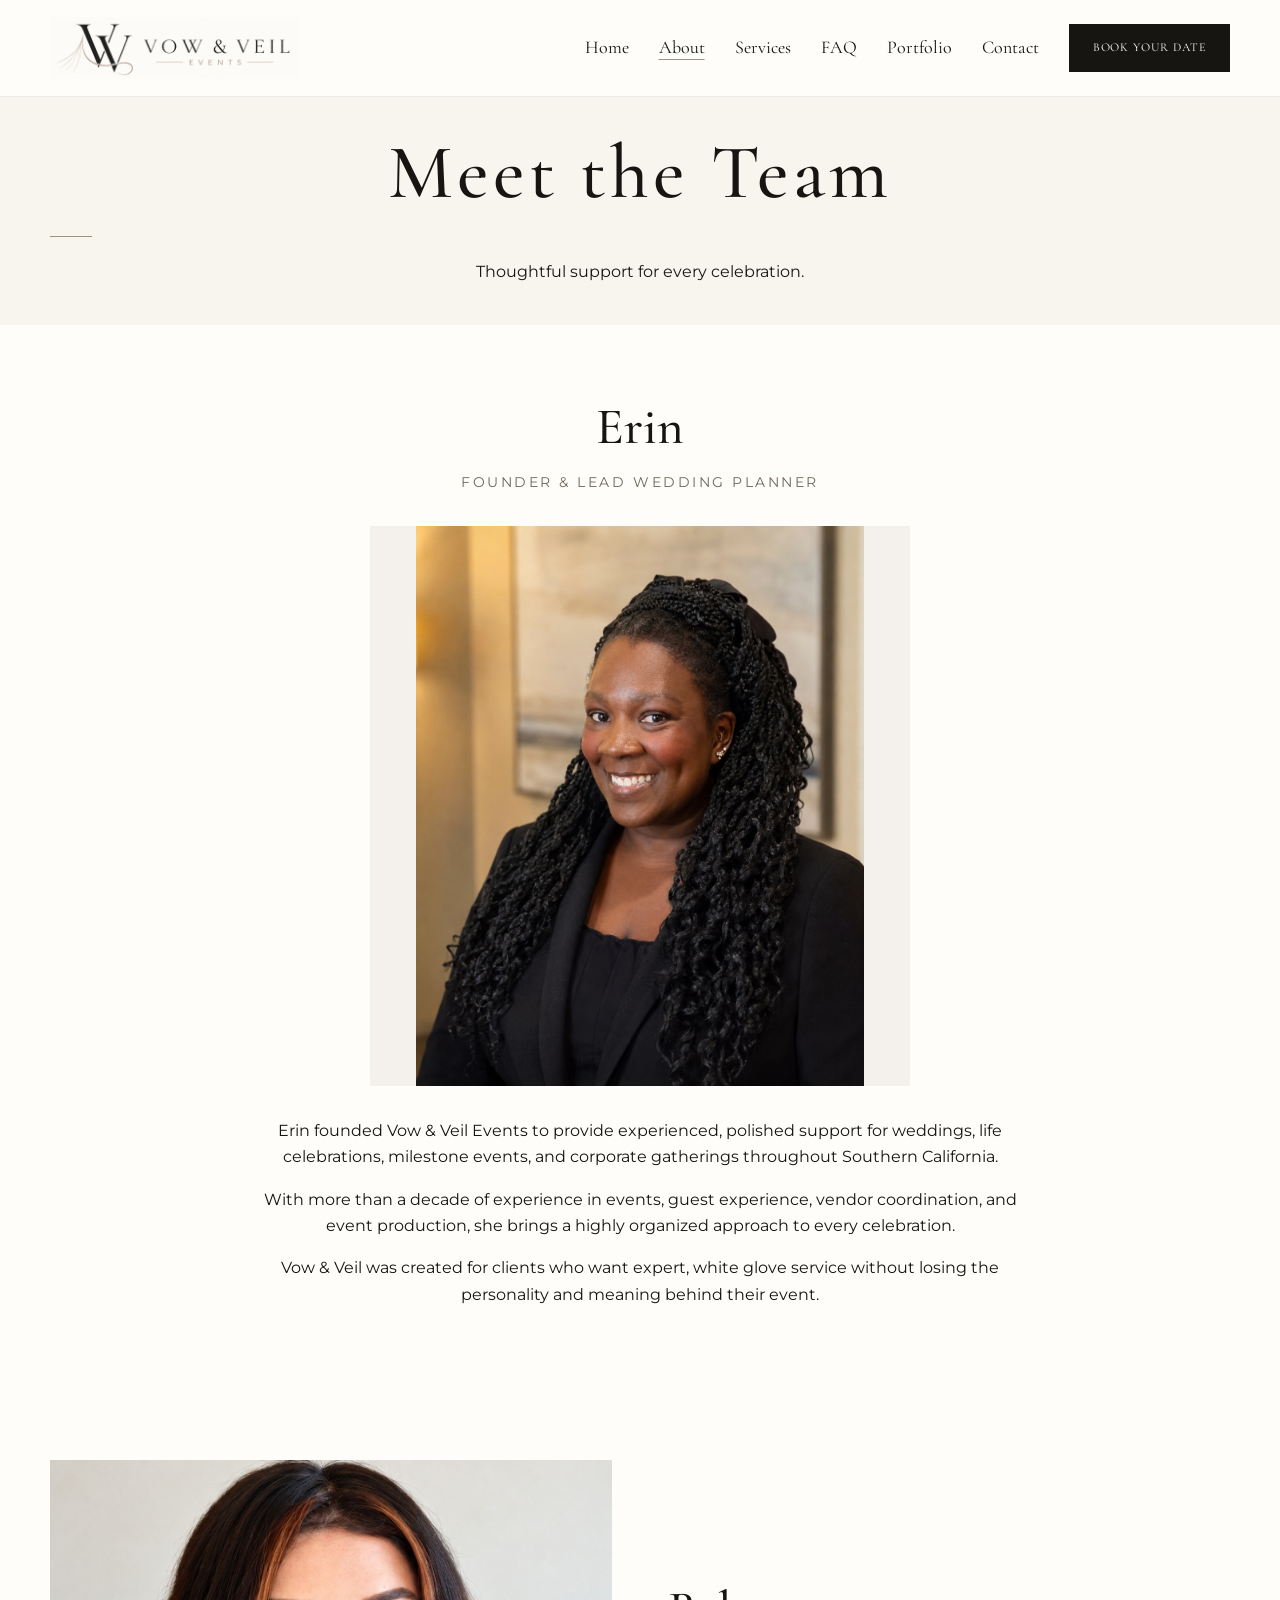
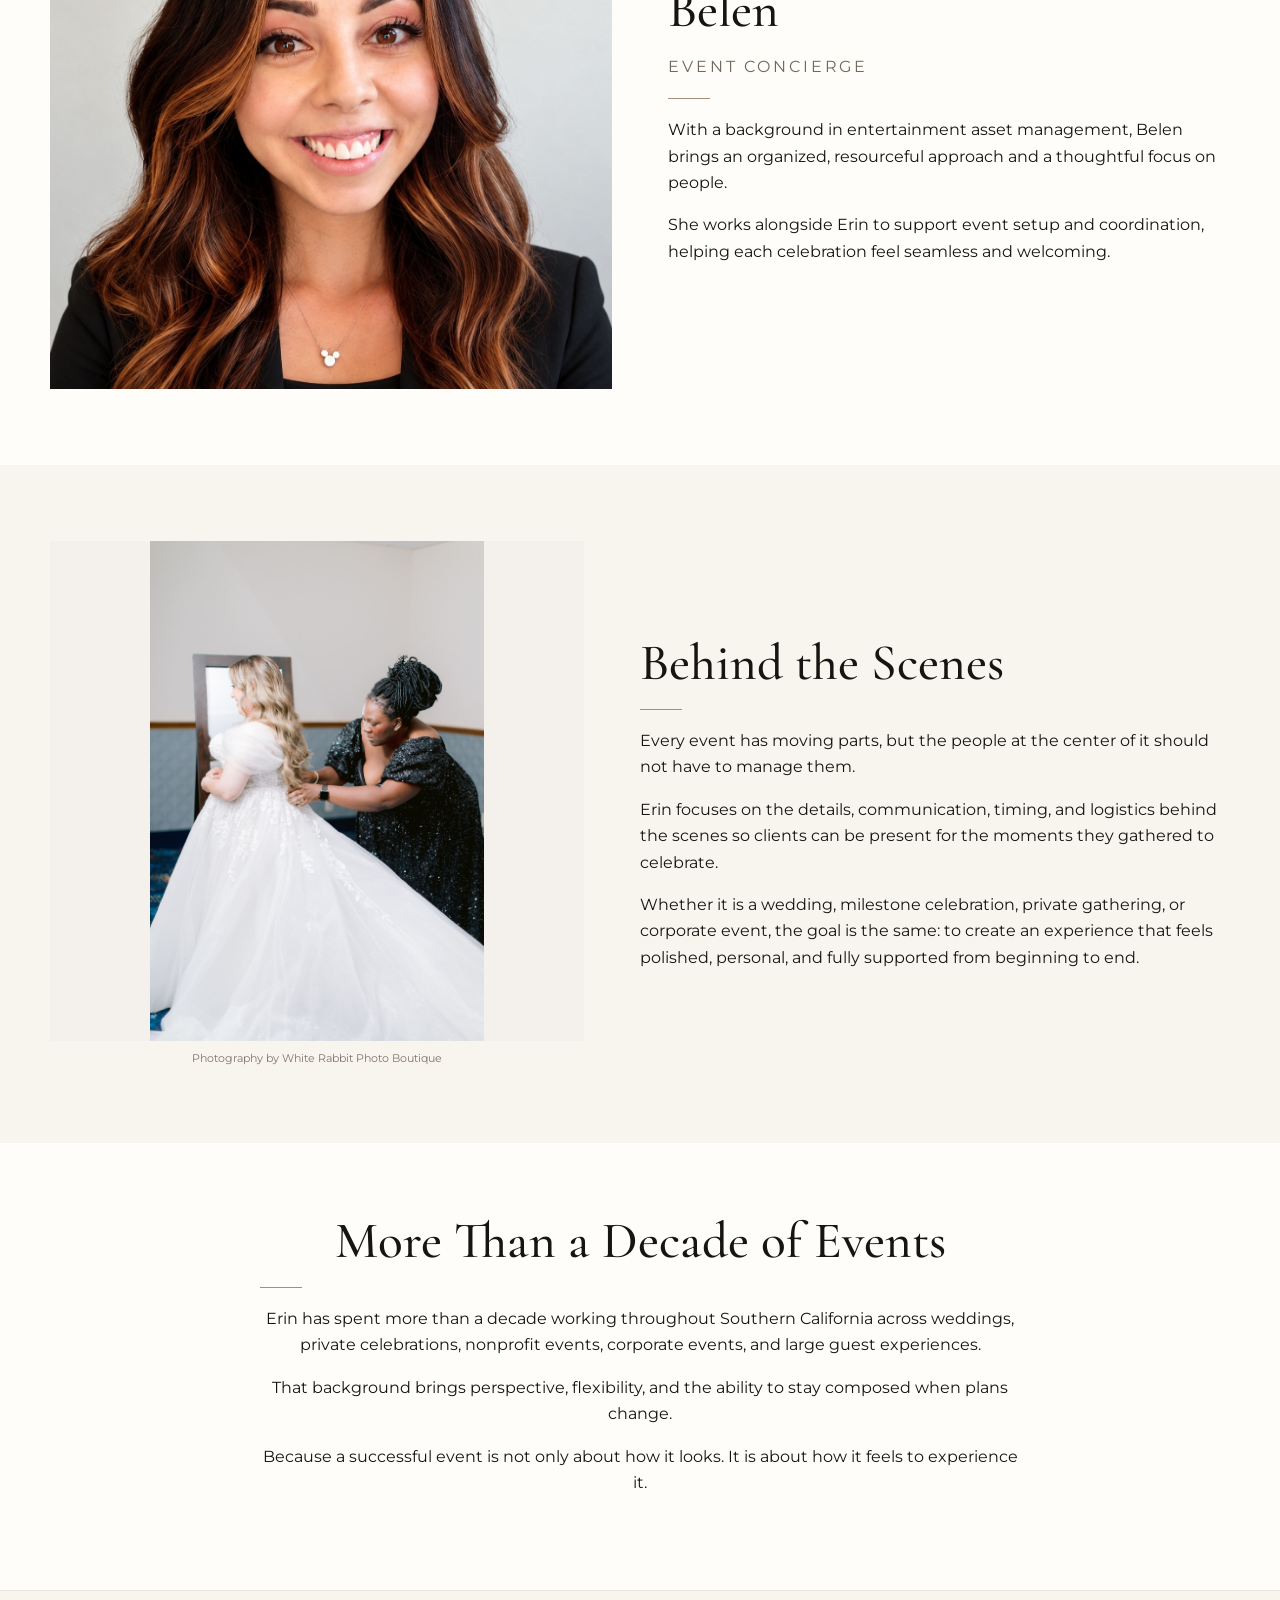
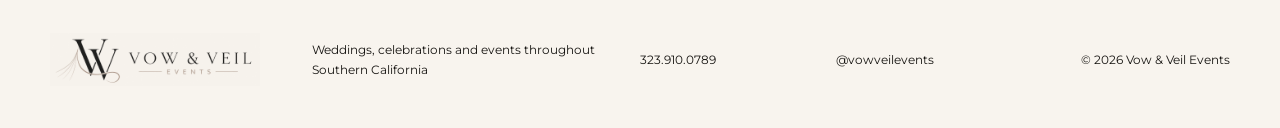
==== about.html @ d11f40f0 "Use Erin and Belen as team profile headings" ====
<!doctype html><html lang="en"><head>
<meta charset="utf-8"><meta name="viewport" content="width=device-width,initial-scale=1"><title>About Our Team | Southern California Event Planners | Vow &amp; Veil</title>
<meta name="description" content="Meet Erin, founder and lead wedding planner, and Belen, event concierge, providing thoughtful wedding and event support throughout Southern California.">
<meta name="robots" content="index,follow"><link rel="canonical" href="https://vowandveilevents.com/about.html">
<link rel="preconnect" href="https://fonts.googleapis.com"><link rel="preconnect" href="https://fonts.gstatic.com" crossorigin><link href="https://fonts.googleapis.com/css2?family=Cormorant+Garamond:ital,wght@0,400;0,500;0,600;1,500&family=Montserrat:wght@400;500;600&display=swap" rel="stylesheet"><link rel="stylesheet" href="styles.css">
<!-- VOWVEIL SOCIAL META START -->
<link rel="icon" type="image/png" href="favicon.png">
<link rel="shortcut icon" href="favicon.ico">
<link rel="apple-touch-icon" href="apple-touch-icon.png">
<meta property="og:type" content="website">
<meta property="og:locale" content="en_US">
<meta property="og:site_name" content="Vow &amp; Veil Events">
<meta property="og:title" content="About Our Team | Southern California Event Planners | Vow &amp; Veil">
<meta property="og:description" content="Meet Erin and Belen, the team behind Vow &amp; Veil Events, providing thoughtful wedding and event support throughout Southern California.">
<meta property="og:url" content="https://vowandveilevents.com/about.html">
<meta property="og:image" content="https://vowandveilevents.com/social-preview.png">
<meta property="og:image:width" content="1200">
<meta property="og:image:height" content="630">
<meta property="og:image:alt" content="Vow &amp; Veil Events">
<meta name="twitter:card" content="summary_large_image">
<meta name="twitter:title" content="About Our Team | Southern California Event Planners | Vow &amp; Veil">
<meta name="twitter:description" content="Meet Erin and Belen, the team behind Vow &amp; Veil Events, providing thoughtful wedding and event support throughout Southern California.">
<meta name="twitter:image" content="https://vowandveilevents.com/social-preview.png">
<!-- VOWVEIL SOCIAL META END -->

<style>
  .about-page .page-hero{padding:36px 0 40px}
  .about-page .about-section{padding:76px 0}
  .about-page .about-grid{grid-template-columns:1fr 1fr;gap:56px;align-items:center}
  .about-intro-copy{grid-column:2;grid-row:1;max-width:540px}
  .about-intro-photo{grid-column:1;grid-row:1;margin:0}
  .about-intro-photo img{width:100%;height:520px;object-fit:contain;object-position:center top;background:#f4f0eb}
  .about-page .about-copy p{margin:16px 0 0}
  .about-page .about-copy .rule,.about-page .experience-block .rule{margin-top:18px;margin-bottom:18px}
  .about-behind-grid{grid-template-columns:.95fr 1.05fr !important}
  .about-behind-grid .about-photo{margin:0}
  .about-behind-grid .about-photo img{height:500px}
  .about-behind-grid .credit{text-align:center;width:100%;margin:8px 0 0}
  .about-page .erin-profile{max-width:760px;text-align:center}
  .about-page .erin-profile .team-role{margin:16px 0 0}
  .about-page .erin-profile-photo{max-width:540px;margin:32px auto}
  .about-page .erin-profile-photo img{width:100%;height:auto;max-height:560px;object-fit:contain;background:#f4f0eb}
  .about-page .team-role{font-size:14px;letter-spacing:.18em;text-transform:uppercase;color:#71685e}
  .about-page .about-copy p{font-size:16px}
  .about-page .belen-photo{margin:0}
  .about-page .belen-photo img{height:auto;aspect-ratio:596/561;object-fit:cover}
  .about-page .experience-section{padding:72px 0 78px}
  .about-page .experience-block{max-width:760px}
  .about-page .experience-block p{margin-top:16px}
  @media(max-width:900px){.about-page .page-hero{padding:32px 0 36px}.about-page .about-section,.about-page .experience-section{padding:58px 0}.about-page .about-grid,.about-behind-grid{grid-template-columns:1fr !important;gap:34px}.about-intro-copy,.about-intro-photo{grid-column:auto;grid-row:auto}.about-intro-copy{order:2;max-width:none}.about-intro-photo{order:1}.about-intro-photo img,.about-behind-grid .about-photo img{width:100%;height:auto;max-height:560px;object-fit:contain;object-position:center top}}
  @media(max-width:560px){.about-page .page-hero{padding:28px 0 32px}.about-page .about-section,.about-page .experience-section{padding:48px 0}.about-page .about-grid,.about-behind-grid{gap:28px}}
</style>
</head><body class="about-page">
<header class="site-header"><div class="header-inner site-shell"><a class="logo" href="index.html"><img src="Logo.png" alt="Vow & Veil Events"></a><button class="menu-toggle" aria-expanded="false" aria-controls="site-nav">Menu</button><nav id="site-nav" class="site-nav"><a href="index.html">Home</a><a href="about.html">About</a><a href="services.html">Services</a><a href="faq.html">FAQ</a><a href="portfolio.html">Portfolio</a><a href="contact.html">Contact</a><a class="nav-cta" href="contact.html">Book Your Date</a></nav></div></header>
<main>
<section class="page-hero"><div class="site-shell"><h1 class="page-title">Meet the Team</h1><div class="rule"></div><p>Thoughtful support for every celebration.</p></div></section>
<section class="section about-section" aria-labelledby="erin-heading"><div class="site-shell erin-profile"><h2 id="erin-heading">Erin</h2><p class="team-role">Founder &amp; Lead Wedding Planner</p><figure class="about-photo erin-profile-photo"><img src="/erin-headshot.jpg?v=4" alt="Erin, founder and lead wedding planner at Vow &amp; Veil Events"></figure><div class="about-copy"><p>Erin founded Vow &amp; Veil Events to provide experienced, polished support for weddings, life celebrations, milestone events, and corporate gatherings throughout Southern California.</p><p>With more than a decade of experience in events, guest experience, vendor coordination, and event production, she brings a highly organized approach to every celebration.</p><p>Vow &amp; Veil was created for clients who want expert, white glove service without losing the personality and meaning behind their event.</p></div></div></section>
<section class="section about-section" aria-labelledby="belen-heading"><div class="site-shell about-grid"><figure class="about-photo belen-photo"><img src="belen-headshot-v2.jpg" alt="Belen, event concierge at Vow &amp; Veil Events" width="1293" height="1216" loading="lazy"></figure><div class="about-copy"><h2 id="belen-heading">Belen</h2><p class="team-role">Event Concierge</p><div class="rule"></div><p>With a background in entertainment asset management, Belen brings an organized, resourceful approach and a thoughtful focus on people.</p><p>She works alongside Erin to support event setup and coordination, helping each celebration feel seamless and welcoming.</p></div></div></section>
<section class="section about-section" style="background:var(--ivory)"><div class="site-shell about-grid about-behind-grid"><figure class="about-photo contain"><img src="erin-behind-scenes.jpg" alt="Erin assisting a bride with her wedding gown"><figcaption class="credit">Photography by White Rabbit Photo Boutique</figcaption></figure><div class="about-copy"><h2>Behind the Scenes</h2><div class="rule"></div><p>Every event has moving parts, but the people at the center of it should not have to manage them.</p><p>Erin focuses on the details, communication, timing, and logistics behind the scenes so clients can be present for the moments they gathered to celebrate.</p><p>Whether it is a wedding, milestone celebration, private gathering, or corporate event, the goal is the same: to create an experience that feels polished, personal, and fully supported from beginning to end.</p></div></div></section>
<section class="section experience-section"><div class="site-shell experience-block"><h2>More Than a Decade of Events</h2><div class="rule"></div><p>Erin has spent more than a decade working throughout Southern California across weddings, private celebrations, nonprofit events, corporate events, and large guest experiences.</p><p>That background brings perspective, flexibility, and the ability to stay composed when plans change.</p><p>Because a successful event is not only about how it looks. It is about how it feels to experience it.</p></div></section>
</main>
<footer class="site-footer"><div class="footer-inner site-shell"><a class="footer-logo" href="index.html"><img src="Logo.png" alt="Vow & Veil Events"></a><p>Weddings, celebrations and events throughout Southern California</p><a href="tel:+13239100789">323.910.0789</a><a href="https://www.instagram.com/vowveilevents/" target="_blank" rel="noopener">@vowveilevents</a><p class="copyright">© 2026 Vow &amp; Veil Events</p></div></footer><script src="script.js"></script></body></html>
---- styles.css ----
:root{
  --ivory:#f8f4ee;
  --cream:#efe8df;
  --paper:#fffdf9;
  --ink:#171512;
  --taupe:#a58f7c;
  --taupe-dark:#8d7765;
  --line:#d9cec2;
}

*{box-sizing:border-box}

html{scroll-behavior:smooth}

body{
  margin:0;
  background:var(--paper);
  color:var(--ink);
  font-family:Montserrat,Arial,sans-serif;
  line-height:1.65
}

img{max-width:100%;display:block}

a{color:inherit}

button,input,select,textarea{font:inherit}

.site-shell{
  width:min(1180px,calc(100% - 48px));
  margin:auto
}

/* HEADER */

.site-header{
  background:rgba(255,253,249,.97);
  border-bottom:1px solid rgba(23,21,18,.08);
  position:sticky;
  top:0;
  z-index:30;
  backdrop-filter:blur(8px)
}

.header-inner{
  min-height:96px;
  display:flex;
  align-items:center;
  justify-content:space-between;
  gap:30px
}

.logo img{
  width:250px;
  height:auto
}

.site-nav{
  display:flex;
  align-items:center;
  gap:30px;
  font-family:'Cormorant Garamond',Georgia,serif;
  font-size:18px
}

.site-nav a{text-decoration:none}

.site-nav a:hover{
  text-decoration:underline;
  text-underline-offset:5px
}

/* CTA BUTTONS */

.nav-cta,
.button{
  display:inline-block;
  background:var(--ink);
  color:white;
  text-decoration:none;
  padding:14px 24px;
  letter-spacing:.08em;
  text-transform:uppercase;
  font-size:12px;
  border:0
}

.button.dark{
  background:var(--ink)
}

.nav-cta:hover,
.button:hover,
.poster-link:hover{
  background:#000;
  text-decoration:none
}

/* MOBILE MENU */

.menu-toggle{
  display:none;
  position:relative;
  width:44px;
  height:44px;
  padding:0;
  background:transparent;
  border:0;
  color:var(--ink);
  font-size:0;
  cursor:pointer
}

.menu-toggle::before,
.menu-toggle::after{
  content:'';
  position:absolute;
  left:10px;
  width:24px;
  height:2px;
  background:currentColor;
  transition:transform .2s ease,top .2s ease,box-shadow .2s ease
}

.menu-toggle::before{
  top:13px;
  box-shadow:0 8px 0 currentColor,0 16px 0 currentColor
}

.menu-toggle::after{
  top:21px;
  opacity:0
}

.menu-toggle[aria-expanded='true']::before{
  top:21px;
  box-shadow:none;
  transform:rotate(45deg)
}

.menu-toggle[aria-expanded='true']::after{
  top:21px;
  opacity:1;
  transform:rotate(-45deg)
}

/* TYPOGRAPHY */

h1,h2,h3{
  font-family:'Cormorant Garamond',Georgia,serif;
  font-weight:500;
  line-height:1.05;
  margin:0
}

h1{
  font-size:clamp(52px,6vw,88px)
}

h2{
  font-size:clamp(38px,4vw,58px)
}

h3{
  font-size:clamp(27px,2.4vw,36px)
}

.eyebrow{
  font-size:11px;
  letter-spacing:.18em;
  text-transform:uppercase;
  color:#71685e
}

.section{
  padding:100px 0
}

.center{
  text-align:center
}

.muted{
  color:#6f675f
}

.rule{
  width:42px;
  height:1px;
  background:var(--taupe);
  margin:22px 0
}

.center .rule{
  margin:22px auto
}

/* HOME */

.home-poster{
  position:relative;
  background:#ddd;
  overflow:hidden
}

.home-poster img{
  width:100%;
  height:auto
}

.home-poster .poster-link{
  position:absolute;
  left:48.6%;
  top:76.6%;
  transform:translate(-50%,-50%);
  width:21.5%;
  height:12.8%;
  min-width:0;
  min-height:0;
  display:flex;
  align-items:center;
  justify-content:center;
  background:var(--ink);
  color:#fff;
  text-decoration:none;
  padding:0 1rem;
  letter-spacing:.08em;
  text-transform:uppercase;
  font-size:clamp(10px,1vw,13px);
  border:0;
  box-shadow:none
}

.home-copy{
  padding:82px 0 35px;
  background:var(--paper)
}

.home-copy p{
  max-width:720px;
  margin:22px auto 0;
  font-size:16px
}

.home-services{
  padding:48px 0 88px;
  background:var(--paper)
}

.service-preview-grid{
  display:grid;
  grid-template-columns:repeat(4,1fr);
  gap:0;
  margin-top:36px
}

.service-preview{
  padding:0 28px;
  border-right:1px solid var(--line)
}

.service-preview:last-child{
  border-right:0
}

.service-preview p{
  font-size:14px;
  color:#5f5851
}

.home-cta-poster{
  position:relative;
  overflow:hidden;
  background:#291d14
}

.home-cta-poster img{
  width:100%;
  height:auto
}

.home-cta-poster .poster-link{
  position:absolute;
  left:49.2%;
  top:89.5%;
  transform:translate(-50%,-50%);
  width:20%;
  height:18%;
  min-width:0;
  min-height:0;
  display:flex;
  align-items:center;
  justify-content:center;
  background:var(--ink);
  color:#fff;
  text-decoration:none;
  padding:0 1rem;
  letter-spacing:.08em;
  text-transform:uppercase;
  font-size:clamp(10px,1vw,13px);
  border:0;
  box-shadow:none
}

/* INTERNAL HERO */

.page-hero{
  padding:88px 0;
  background:var(--ivory);
  text-align:center
}

.page-hero p{
  max-width:700px;
  margin:18px auto 0
}

.page-title{
  letter-spacing:.05em
}

/* ABOUT */

.about-grid{
  display:grid;
  grid-template-columns:.8fr 1.2fr;
  gap:72px;
  align-items:center
}

.about-grid.reverse{
  grid-template-columns:1.05fr .95fr
}

.about-photo img{
  width:100%;
  height:620px;
  object-fit:cover
}

.about-photo.contain img{
  object-fit:contain;
  background:#f4f0eb
}

.credit{
  font-size:11px;
  color:#80756b;
  margin-top:8px
}

.about-copy p{
  margin:20px 0 0
}

.experience-block{
  max-width:790px;
  margin:auto;
  text-align:center
}

.experience-block p{
  margin-top:20px
}

/* SERVICES */

.services-list{
  display:grid;
  gap:0
}

.service-row{
  display:grid;
  grid-template-columns:1fr 1fr;
  min-height:410px
}

.service-row:nth-child(even) .service-image{
  order:2
}

.service-row:nth-child(even) .service-copy{
  order:1
}

.service-image img{
  width:100%;
  height:100%;
  object-fit:cover
}

.service-copy{
  padding:64px 72px;
  display:flex;
  flex-direction:column;
  justify-content:center;
  background:#fff
}

.service-copy p{
  max-width:500px;
  margin:20px 0 28px
}

.service-copy .button{
  align-self:flex-start
}

.service-row.events .service-image{
  background:linear-gradient(135deg,#e9ded2,#f8f4ee)
}

.when-day{
  padding:90px 0;
  text-align:center;
  background:var(--ivory)
}

.when-day p{
  max-width:700px;
  margin:22px auto 0
}

.service-figure{
  margin:0
}

.service-credit{
  text-align:center
}

.footer-logo img{
  mix-blend-mode:multiply
}

/* FAQ */

.faq-hero{
  padding:90px 0;
  background:linear-gradient(90deg,#f5eee7,#fbf8f4)
}

.faq-wrap{
  width:min(760px,calc(100% - 48px));
  margin:auto
}

.faq-list{
  padding:70px 0
}

.faq-list details{
  border-bottom:1px solid var(--line);
  padding:0
}

.faq-list summary{
  cursor:pointer;
  list-style:none;
  font-family:'Cormorant Garamond',Georgia,serif;
  font-size:25px;
  padding:22px 42px 22px 0;
  position:relative
}

.faq-list summary::-webkit-details-marker{
  display:none
}

.faq-list summary:after{
  content:'+';
  position:absolute;
  right:4px;
  color:var(--taupe)
}

.faq-list details[open] summary:after{
  content:'−'
}

.faq-list details p{
  padding:0 40px 24px 0;
  margin:0;
  color:#5d554d
}

.faq-bottom{
  display:grid;
  grid-template-columns:1fr 1fr;
  align-items:center;
  background:var(--ivory)
}

.faq-bottom .copy{
  padding:70px 8vw
}

.faq-bottom img{
  width:100%;
  height:360px;
  object-fit:cover
}

/* CONTACT */

.contact-hero{
  display:grid;
  grid-template-columns:1fr 1fr;
  align-items:stretch;
  background:var(--ivory)
}

.contact-hero .copy{
  padding:80px max(48px,calc((100vw - 1180px)/2)) 80px
}

.contact-hero img{
  width:100%;
  height:100%;
  min-height:380px;
  object-fit:cover
}

.contact-layout{
  display:grid;
  grid-template-columns:1.45fr .55fr;
  gap:72px;
  padding:80px 0
}

.form-grid{
  display:grid;
  grid-template-columns:1fr 1fr;
  gap:22px 28px
}

.field.full{
  grid-column:1/-1
}

.field label{
  display:block;
  font-size:11px;
  letter-spacing:.11em;
  text-transform:uppercase;
  margin-bottom:8px
}

.field input,
.field select,
.field textarea{
  width:100%;
  border:1px solid var(--line);
  background:white;
  padding:13px 14px
}

.field textarea{
  min-height:150px;
  resize:vertical
}

.options{
  display:grid;
  grid-template-columns:1fr 1fr;
  gap:8px 22px
}

.options label{
  font-size:14px;
  text-transform:none;
  letter-spacing:0
}

.contact-side{
  border-left:1px solid var(--line);
  padding-left:55px;
  display:flex;
  flex-direction:column;
  justify-content:center
}

.contact-side p{
  margin:12px 0
}

/* FOOTER */

.site-footer{
  background:var(--ivory);
  border-top:1px solid rgba(23,21,18,.08);
  padding:42px 0
}

.footer-inner{
  display:grid;
  grid-template-columns:1.4fr 1.8fr 1fr 1.2fr 1fr;
  gap:30px;
  align-items:center
}

.footer-logo img{
  width:210px
}

.footer-inner p,
.footer-inner a{
  font-size:12px;
  text-decoration:none;
  margin:0
}

.copyright{
  text-align:right
}

/* TABLET */

@media(max-width:900px){

  .site-shell{
    width:min(100% - 32px,1180px)
  }

  .header-inner{
    min-height:78px
  }

  .logo img{
    width:190px
  }

  .menu-toggle{
    display:block;
    flex:0 0 44px
  }

  .site-nav{
    display:none;
    position:absolute;
    left:0;
    right:0;
    top:78px;
    background:var(--paper);
    padding:28px 24px 34px;
    flex-direction:column;
    align-items:center;
    gap:22px;
    border-bottom:1px solid var(--line);
    box-shadow:0 12px 24px rgba(23,21,18,.08)
  }

  .site-nav.open{
    display:flex
  }

  .site-nav a{
    font-size:23px
  }

  .site-nav .nav-cta{
    font-family:Montserrat,Arial,sans-serif;
    font-size:12px;
    margin-top:6px;
    padding:14px 24px
  }

  .service-preview-grid{
    grid-template-columns:1fr 1fr;
    gap:34px
  }

  .service-preview{
    border-right:0;
    padding:0 12px
  }

  .about-grid,
  .about-grid.reverse,
  .service-row,
  .contact-hero,
  .contact-layout,
  .faq-bottom{
    grid-template-columns:1fr
  }

  .about-photo img{
    height:auto;
    max-height:none
  }

  .service-row:nth-child(even) .service-image,
  .service-row:nth-child(even) .service-copy{
    order:initial
  }

  .service-image img{
    height:360px
  }

  .service-copy{
    padding:46px 24px
  }

  .contact-hero .copy{
    padding:60px 24px
  }

  .contact-side{
    border-left:0;
    border-top:1px solid var(--line);
    padding:35px 0 0
  }

  .footer-inner{
    grid-template-columns:1fr 1fr;
    text-align:left
  }

  .copyright{
    text-align:left
  }
}

/* ORIGINAL MOBILE RULES */

@media(max-width:560px){

  .section{
    padding:72px 0
  }

  .service-preview-grid,
  .form-grid,
  .options,
  .footer-inner{
    grid-template-columns:1fr
  }

  .field.full{
    grid-column:auto
  }

  .home-copy{
    padding-top:58px
  }

  .home-services{
    padding-bottom:60px
  }

  .page-hero{
    padding:60px 0
  }

  .faq-wrap{
    width:calc(100% - 32px)
  }

  .faq-list summary{
    font-size:21px
  }

  .footer-logo img{
    width:180px
  }

  .home-poster img,
  .home-cta-poster img{
    width:100%;
    height:auto;
    min-height:0;
    object-fit:contain
  }

  .home-poster .poster-link,
  .home-cta-poster .poster-link{
    font-size:clamp(8px,2.4vw,11px);
    padding:0 .5rem
  }
}

.site-header .logo img{
  mix-blend-mode:multiply
}

@media(max-width:560px){

  .home-poster .poster-link{
    left:50%;
    top:76.4%;
    width:32%;
    height:13.5%;
    white-space:nowrap;
    font-size:11px;
    padding:0 .5rem
  }

  .home-cta-poster .poster-link{
    left:50%;
    top:87.3%;
    width:34%;
    height:22%;
    white-space:nowrap;
    font-size:11px;
    padding:0 .5rem
  }
}

/* ==============================
   MOBILE POLISH
   ============================== */

@media (max-width: 560px) {

  /* GLOBAL */

  body {
    font-size: 15px;
    line-height: 1.6;
    overflow-x: hidden;
  }

  .site-shell {
    width: calc(100% - 40px);
  }

  .section {
    padding: 60px 0;
  }

  h1 {
    font-size: clamp(42px, 12vw, 56px);
    line-height: 1;
  }

  h2 {
    font-size: clamp(34px, 9vw, 44px);
    line-height: 1.05;
  }

  h3 {
    font-size: 28px;
    line-height: 1.08;
  }

  p {
    margin-top: 16px;
  }

  /* HEADER */

  .header-inner {
    min-height: 76px;
  }

  .logo img {
    width: 185px;
  }

  .menu-toggle {
    width: 42px;
    height: 42px;
  }

  .site-nav {
    top: 76px;
    padding: 28px 20px 32px;
  }

  /* HOME */

  .home-copy {
    padding: 52px 0 28px;
  }

  .home-copy p {
    font-size: 15px;
    line-height: 1.7;
    max-width: 100%;
  }

  .home-services {
    padding: 38px 0 58px;
  }

  .service-preview-grid {
    grid-template-columns: 1fr;
    gap: 0;
    margin-top: 28px;
  }

  .service-preview {
    padding: 28px 0;
    border-right: 0;
    border-bottom: 1px solid var(--line);
  }

  .service-preview:first-child {
    padding-top: 10px;
  }

  .service-preview:last-child {
    border-bottom: 0;
  }

  .service-preview p {
    font-size: 14px;
    margin-bottom: 0;
  }

  /* INTERNAL PAGE HERO */

  .page-hero,
  .faq-hero {
    padding: 54px 0;
  }

  .page-hero p {
    padding: 0 8px;
  }

  /* ABOUT */

  .about-grid,
  .about-grid.reverse {
    gap: 34px;
  }

  .about-photo img {
    width: 100%;
    height: auto;
  }

  .about-copy {
    padding: 0;
  }

  .about-copy p {
    margin-top: 16px;
  }

  .experience-block {
    padding: 0 4px;
  }

  /* SERVICES */

  .service-row {
    min-height: 0;
  }

  .service-image img {
    height: auto;
    aspect-ratio: 4 / 3;
    object-fit: cover;
  }

  .service-copy {
    padding: 42px 20px 46px;
  }

  .service-copy p {
    margin: 16px 0 24px;
  }

  .service-copy .button {
    width: 100%;
    text-align: center;
  }

  .when-day {
    padding: 60px 20px;
  }

  /* FAQ */

  .faq-wrap {
    width: calc(100% - 40px);
  }

  .faq-list {
    padding: 46px 0;
  }

  .faq-list summary {
    font-size: 21px;
    line-height: 1.2;
    padding: 20px 34px 20px 0;
  }

  .faq-list details p {
    padding: 0 8px 22px 0;
    line-height: 1.65;
  }

  .faq-bottom .copy {
    padding: 48px 20px;
  }

  .faq-bottom img {
    height: auto;
    aspect-ratio: 4 / 3;
  }

  /* CONTACT */

  .contact-hero .copy {
    padding: 52px 20px;
  }

  .contact-hero img {
    min-height: 0;
    height: auto;
    aspect-ratio: 4 / 3;
  }

  .contact-layout {
    gap: 44px;
    padding: 54px 0;
  }

  .form-grid,
  .options {
    grid-template-columns: 1fr;
  }

  .field input,
  .field select,
  .field textarea {
    font-size: 16px;
    padding: 14px;
  }

  .contact-side {
    padding: 32px 0 0;
  }

  /* BUTTONS */

  .button {
    padding: 15px 22px;
  }

  /* FOOTER */

  .site-footer {
    padding: 42px 0 32px;
  }

  .footer-inner {
    grid-template-columns: 1fr;
    gap: 18px;
    align-items: start;
  }

  .footer-logo {
    margin-bottom: 8px;
  }

  .footer-logo img {
    width: 195px;
  }

  .footer-inner p,
  .footer-inner a {
    font-size: 14px;
    line-height: 1.5;
  }

  .copyright {
    text-align: left;
    margin-top: 12px;
  }
}
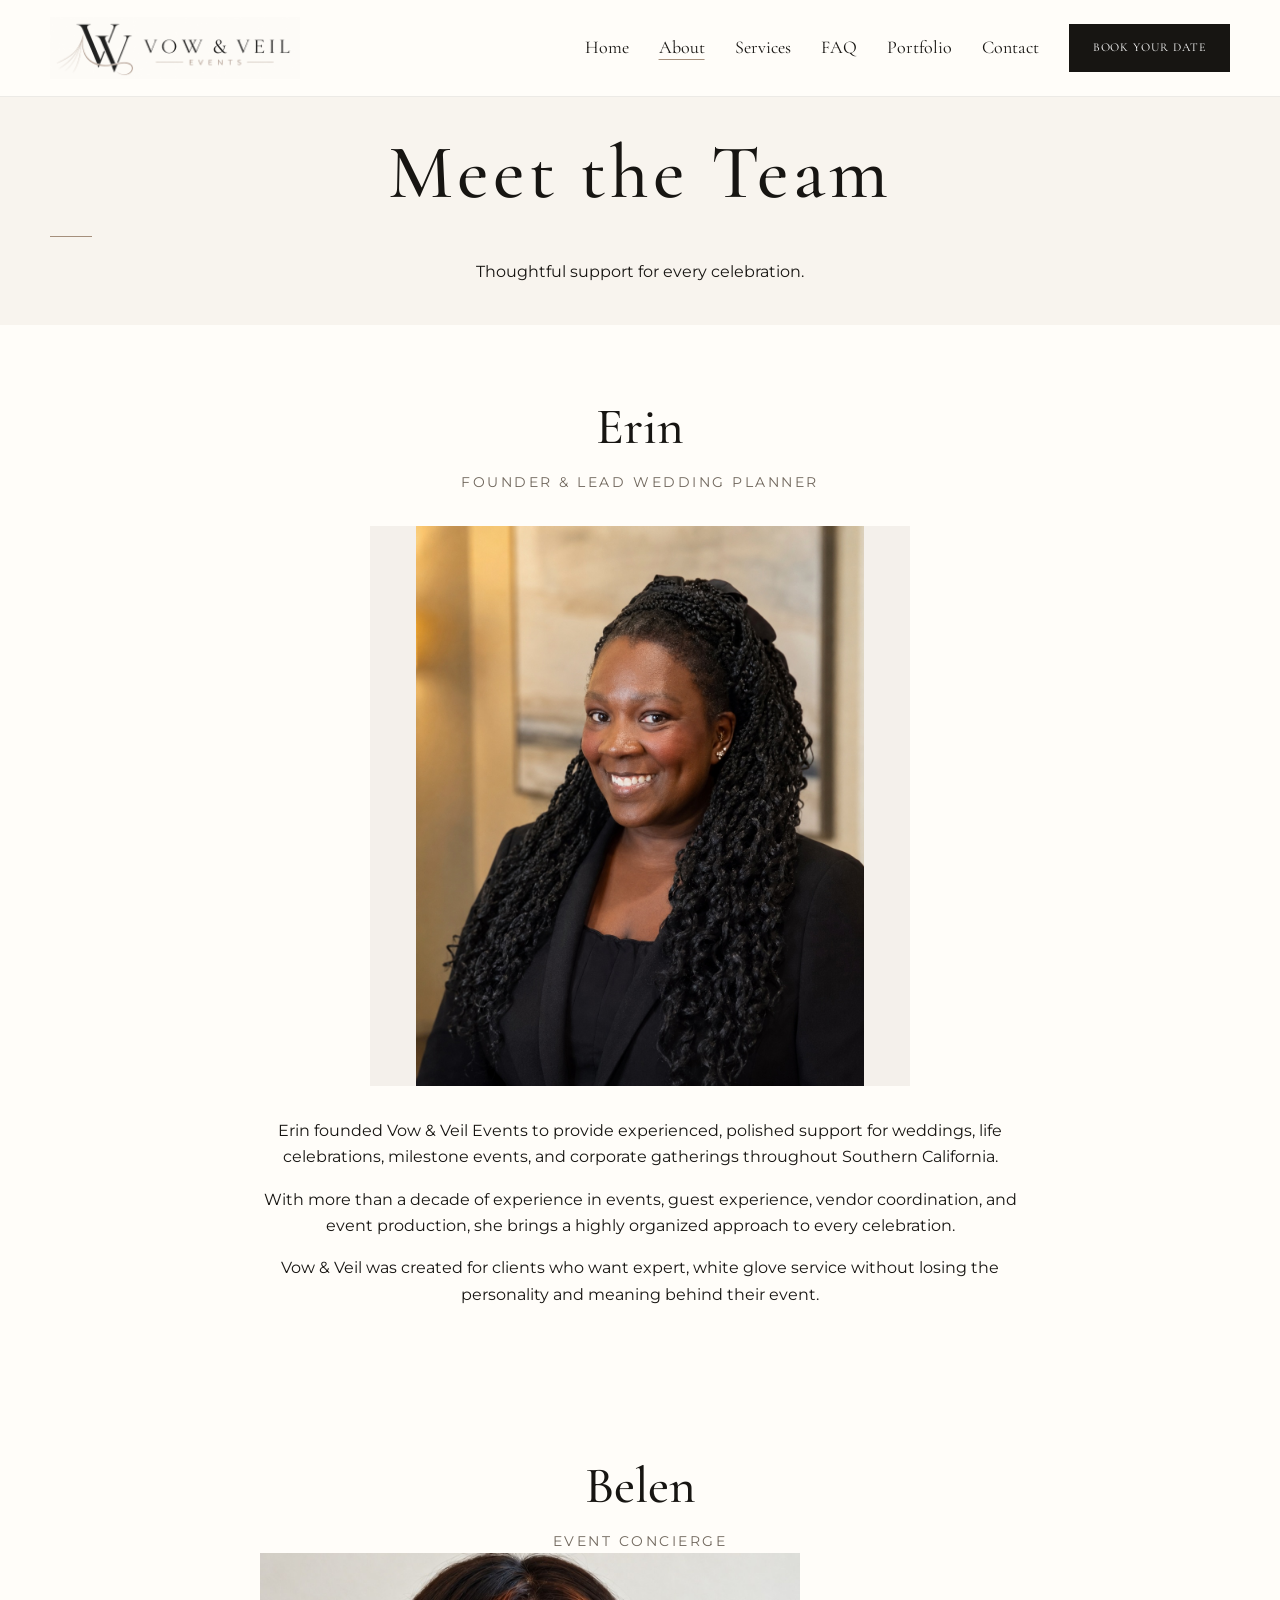
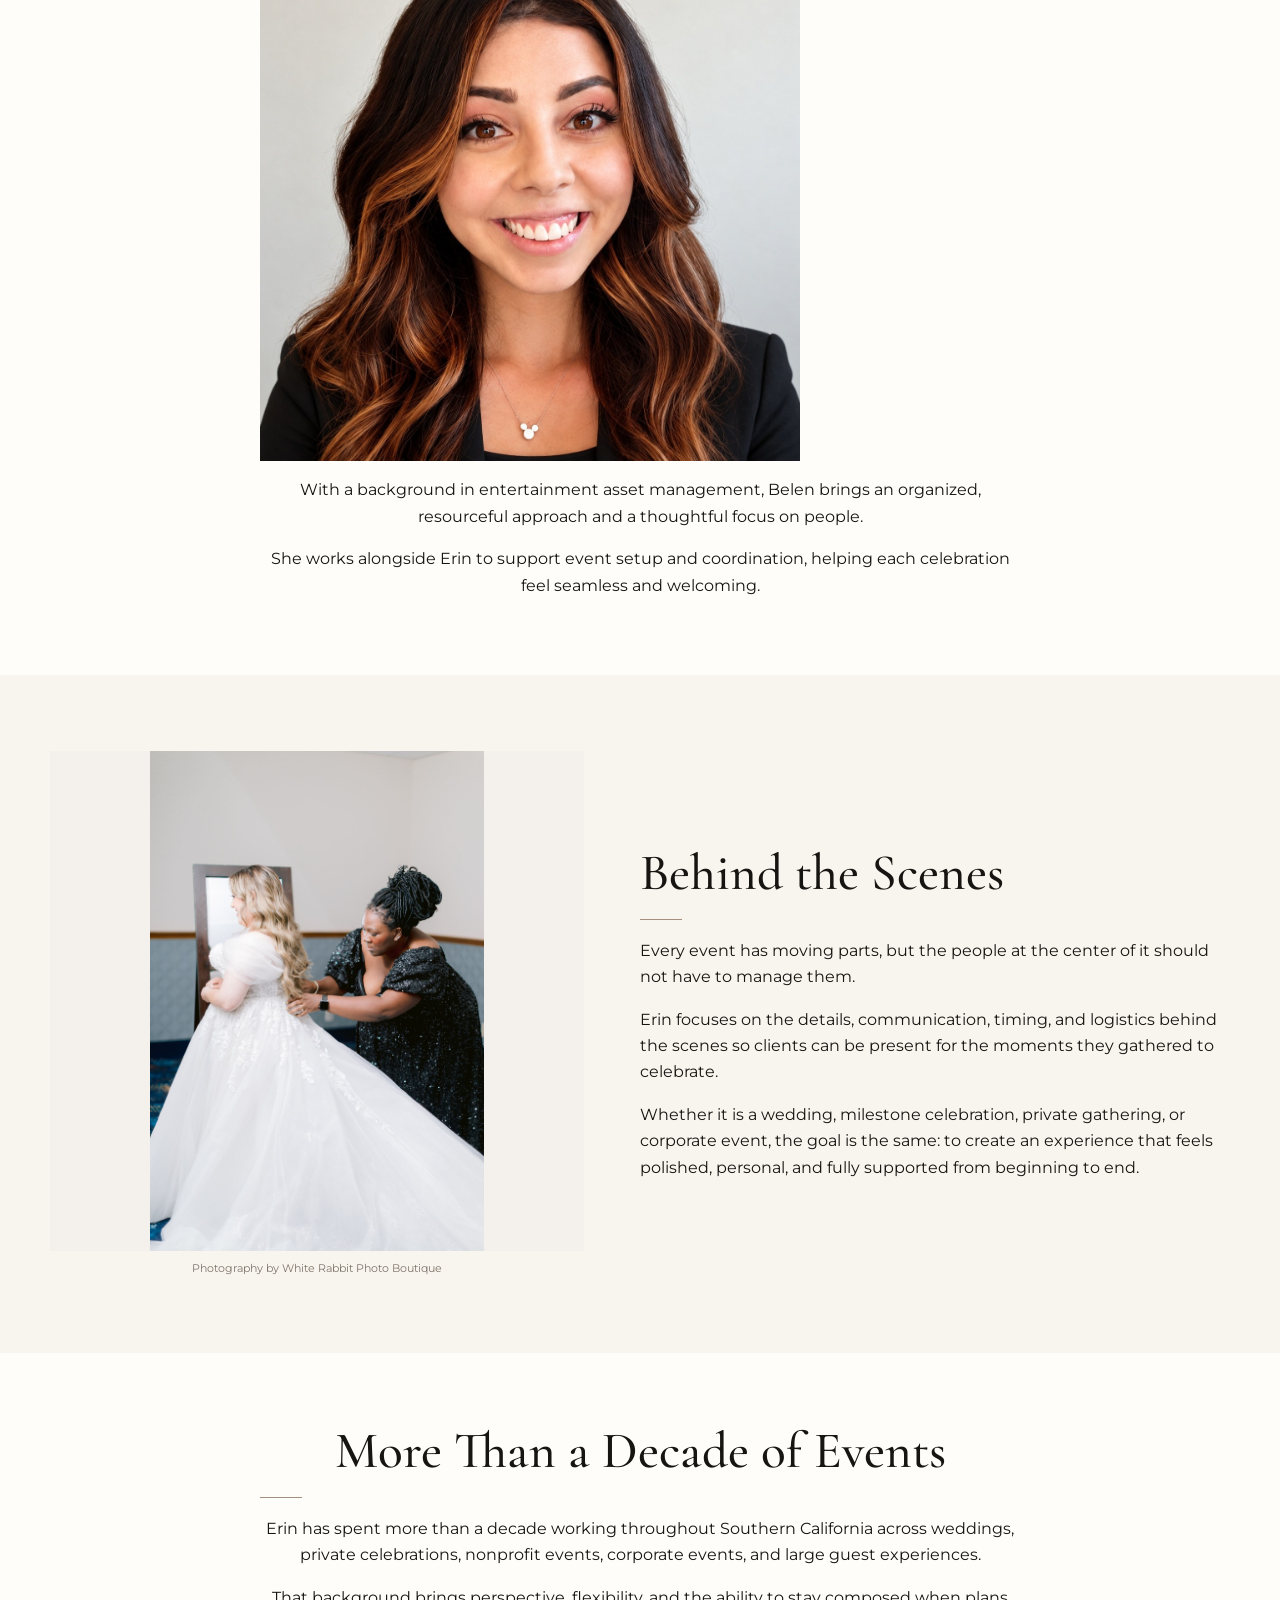
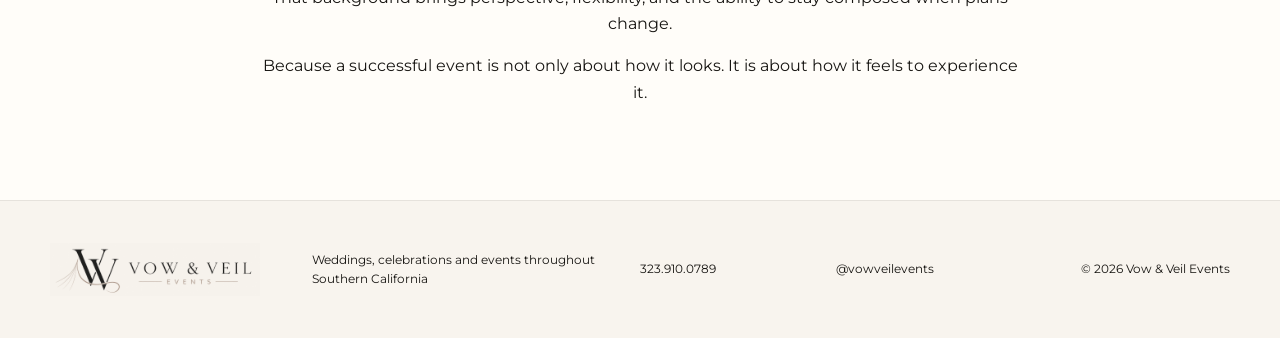
==== commit f5a48950: "Match both team profiles with name, title, portrait, and biography" ====
--- a/about.html
+++ b/about.html
@@ -55,7 +55,7 @@
 <main>
 <section class="page-hero"><div class="site-shell"><h1 class="page-title">Meet the Team</h1><div class="rule"></div><p>Thoughtful support for every celebration.</p></div></section>
 <section class="section about-section" aria-labelledby="erin-heading"><div class="site-shell erin-profile"><h2 id="erin-heading">Erin</h2><p class="team-role">Founder &amp; Lead Wedding Planner</p><figure class="about-photo erin-profile-photo"><img src="/erin-headshot.jpg?v=4" alt="Erin, founder and lead wedding planner at Vow &amp; Veil Events"></figure><div class="about-copy"><p>Erin founded Vow &amp; Veil Events to provide experienced, polished support for weddings, life celebrations, milestone events, and corporate gatherings throughout Southern California.</p><p>With more than a decade of experience in events, guest experience, vendor coordination, and event production, she brings a highly organized approach to every celebration.</p><p>Vow &amp; Veil was created for clients who want expert, white glove service without losing the personality and meaning behind their event.</p></div></div></section>
-<section class="section about-section" aria-labelledby="belen-heading"><div class="site-shell about-grid"><figure class="about-photo belen-photo"><img src="belen-headshot-v2.jpg" alt="Belen, event concierge at Vow &amp; Veil Events" width="1293" height="1216" loading="lazy"></figure><div class="about-copy"><h2 id="belen-heading">Belen</h2><p class="team-role">Event Concierge</p><div class="rule"></div><p>With a background in entertainment asset management, Belen brings an organized, resourceful approach and a thoughtful focus on people.</p><p>She works alongside Erin to support event setup and coordination, helping each celebration feel seamless and welcoming.</p></div></div></section>
+<section class="section about-section" aria-labelledby="belen-heading"><div class="site-shell erin-profile"><h2 id="belen-heading">Belen</h2><p class="team-role">Event Concierge</p><figure class="about-photo erin-profile-photo belen-photo"><img src="belen-headshot-v2.jpg" alt="Belen, event concierge at Vow &amp; Veil Events" width="1293" height="1216" loading="lazy"></figure><div class="about-copy"><p>With a background in entertainment asset management, Belen brings an organized, resourceful approach and a thoughtful focus on people.</p><p>She works alongside Erin to support event setup and coordination, helping each celebration feel seamless and welcoming.</p></div></div></section>
 <section class="section about-section" style="background:var(--ivory)"><div class="site-shell about-grid about-behind-grid"><figure class="about-photo contain"><img src="erin-behind-scenes.jpg" alt="Erin assisting a bride with her wedding gown"><figcaption class="credit">Photography by White Rabbit Photo Boutique</figcaption></figure><div class="about-copy"><h2>Behind the Scenes</h2><div class="rule"></div><p>Every event has moving parts, but the people at the center of it should not have to manage them.</p><p>Erin focuses on the details, communication, timing, and logistics behind the scenes so clients can be present for the moments they gathered to celebrate.</p><p>Whether it is a wedding, milestone celebration, private gathering, or corporate event, the goal is the same: to create an experience that feels polished, personal, and fully supported from beginning to end.</p></div></div></section>
 <section class="section experience-section"><div class="site-shell experience-block"><h2>More Than a Decade of Events</h2><div class="rule"></div><p>Erin has spent more than a decade working throughout Southern California across weddings, private celebrations, nonprofit events, corporate events, and large guest experiences.</p><p>That background brings perspective, flexibility, and the ability to stay composed when plans change.</p><p>Because a successful event is not only about how it looks. It is about how it feels to experience it.</p></div></section>
 </main>
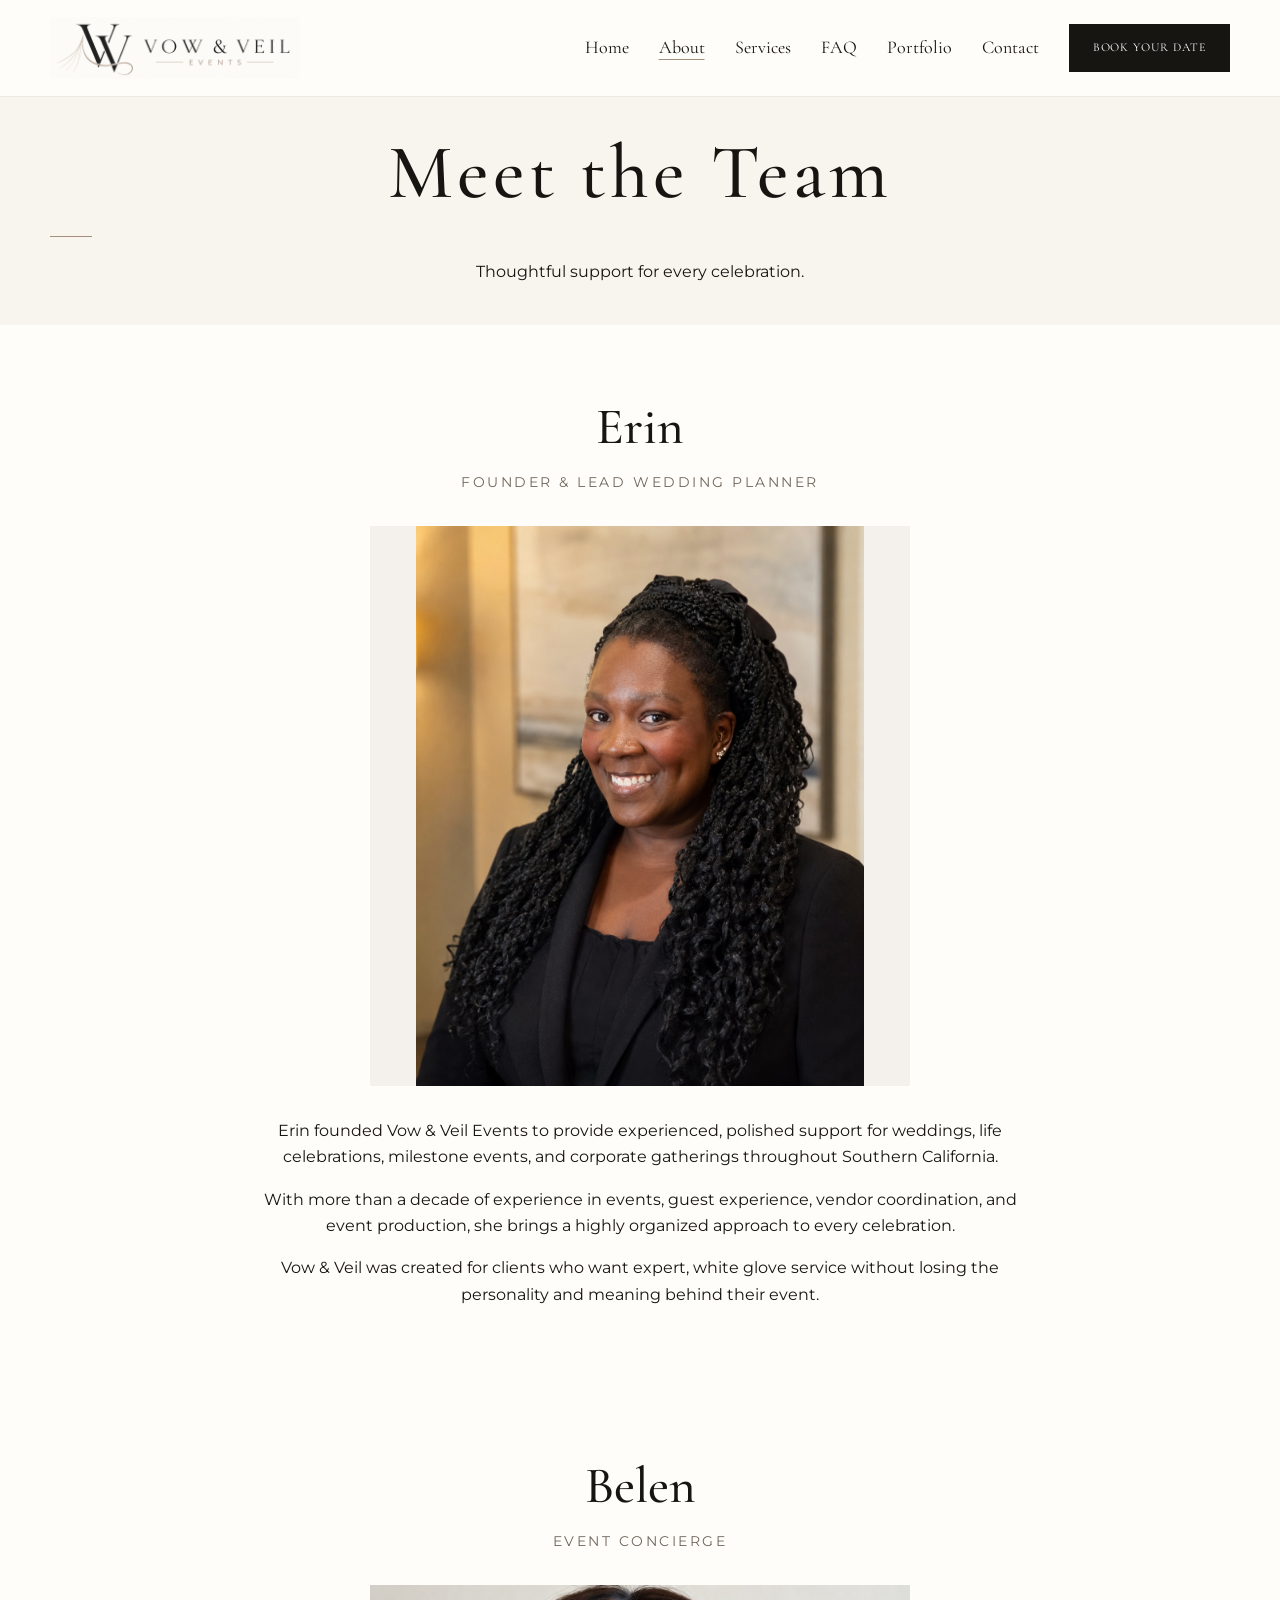
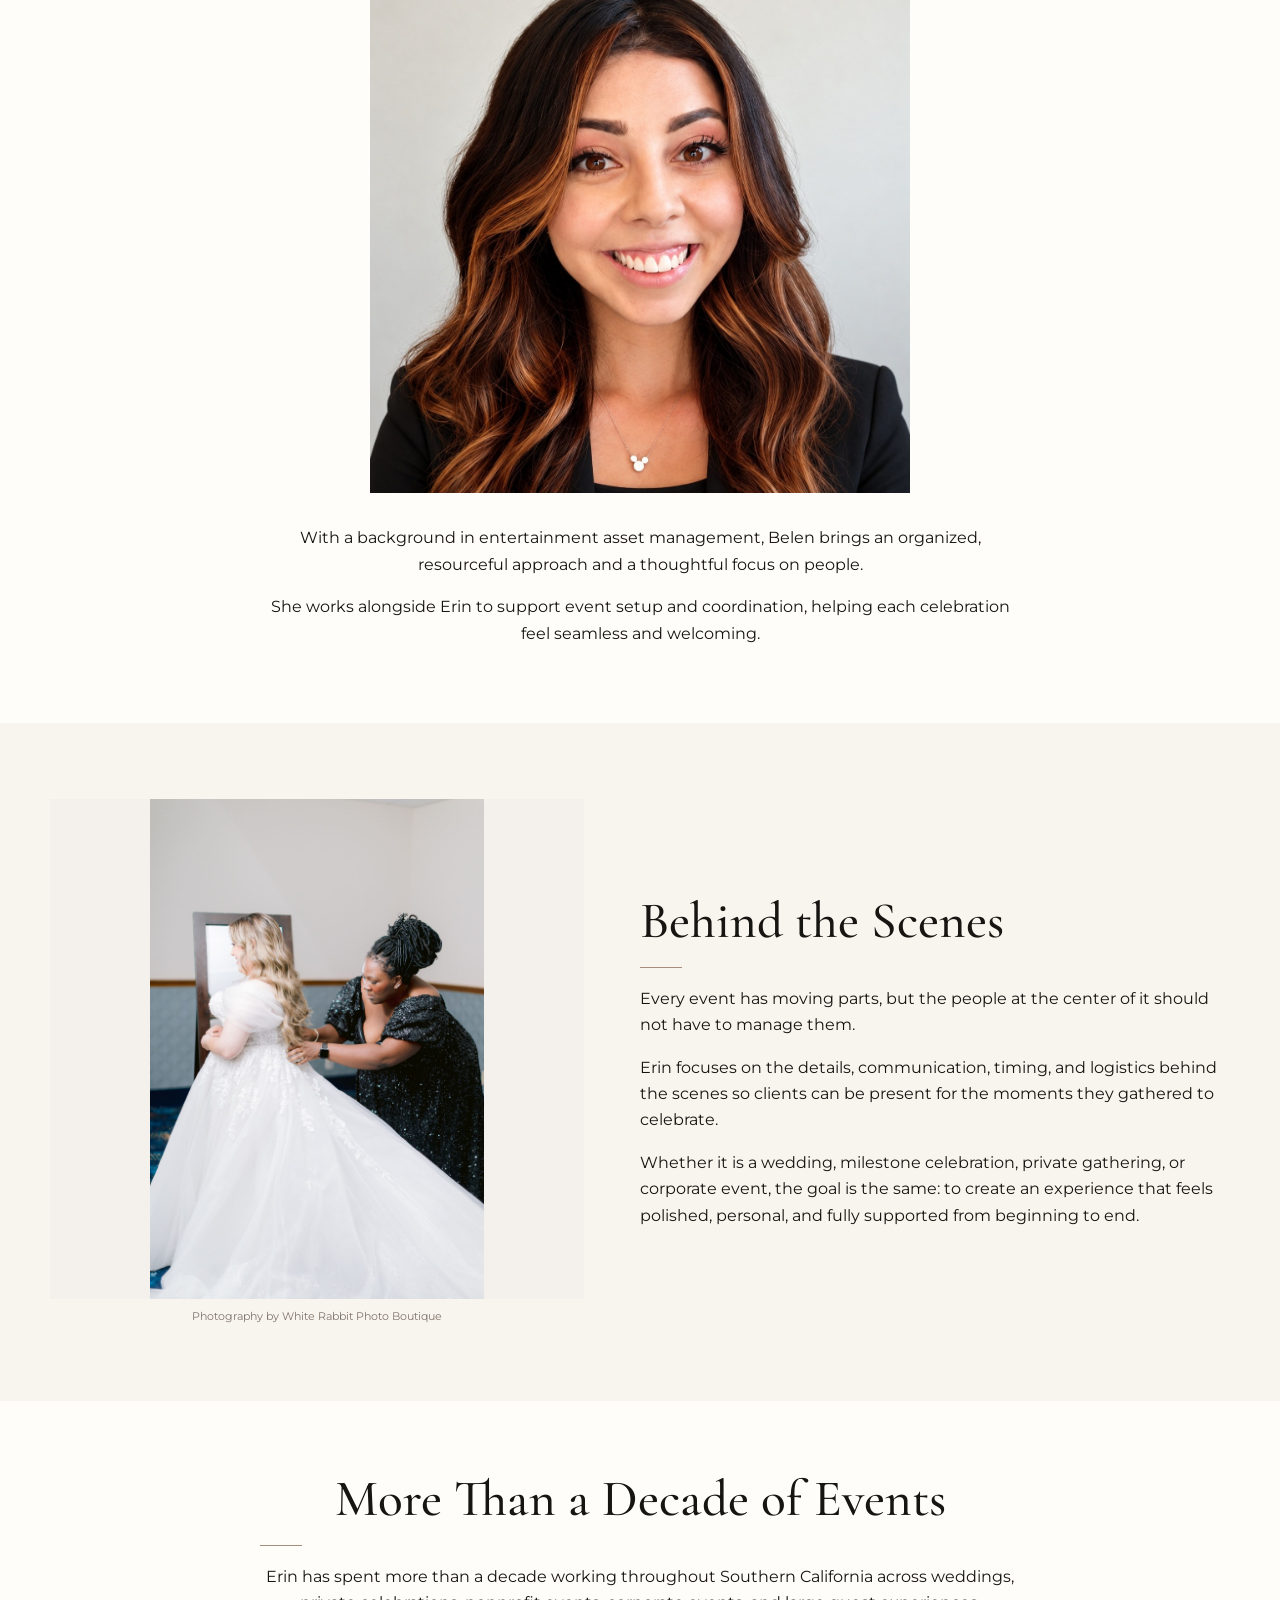
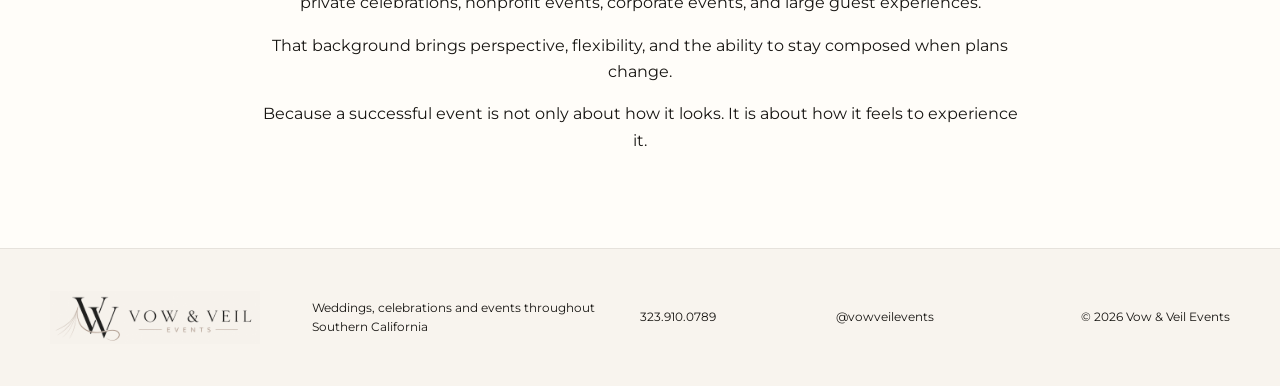
==== commit 7d3b49cf: "Adjust team portrait spacing" ====
--- a/about.html
+++ b/about.html
@@ -42,7 +42,7 @@
   .about-page .erin-profile-photo img{width:100%;height:auto;max-height:560px;object-fit:contain;background:#f4f0eb}
   .about-page .team-role{font-size:14px;letter-spacing:.18em;text-transform:uppercase;color:#71685e}
   .about-page .about-copy p{font-size:16px}
-  .about-page .belen-photo{margin:0}
+  .about-page .erin-profile .belen-photo{max-width:540px;margin:32px auto}
   .about-page .belen-photo img{height:auto;aspect-ratio:596/561;object-fit:cover}
   .about-page .experience-section{padding:72px 0 78px}
   .about-page .experience-block{max-width:760px}
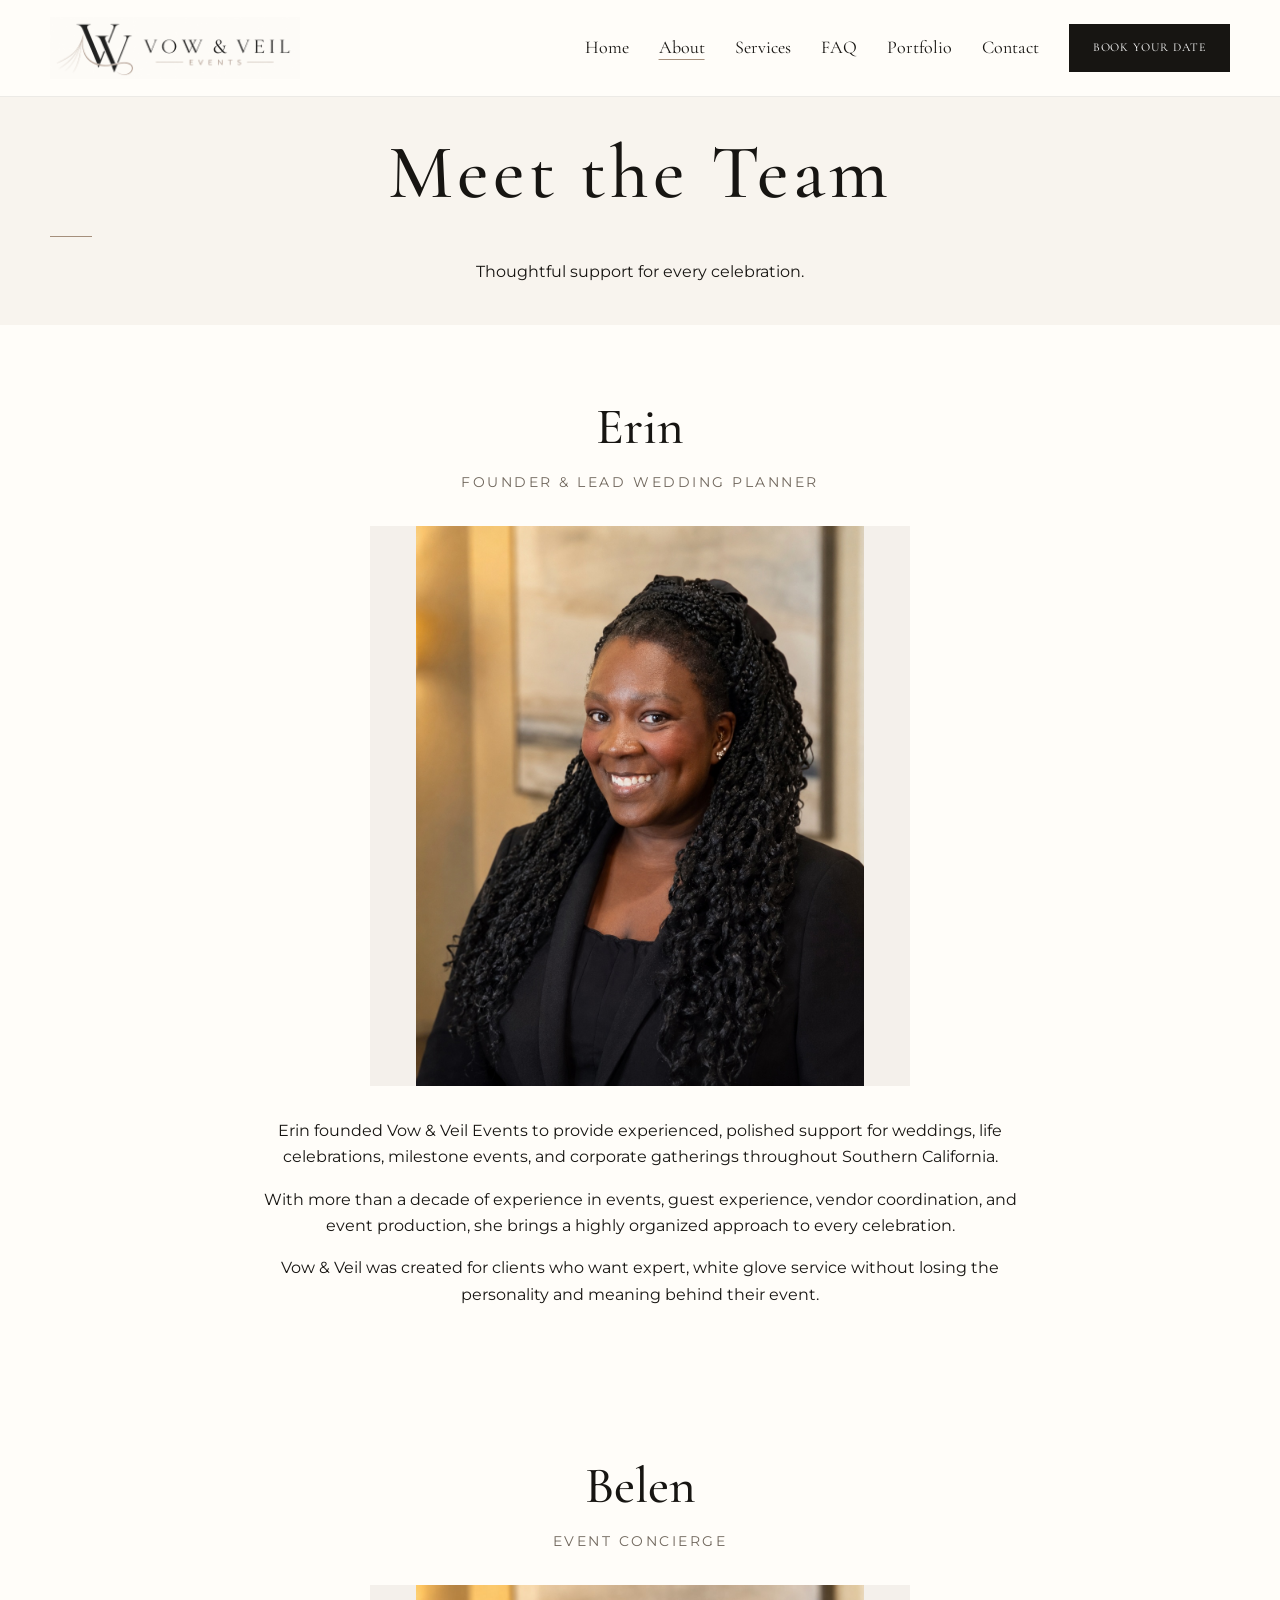
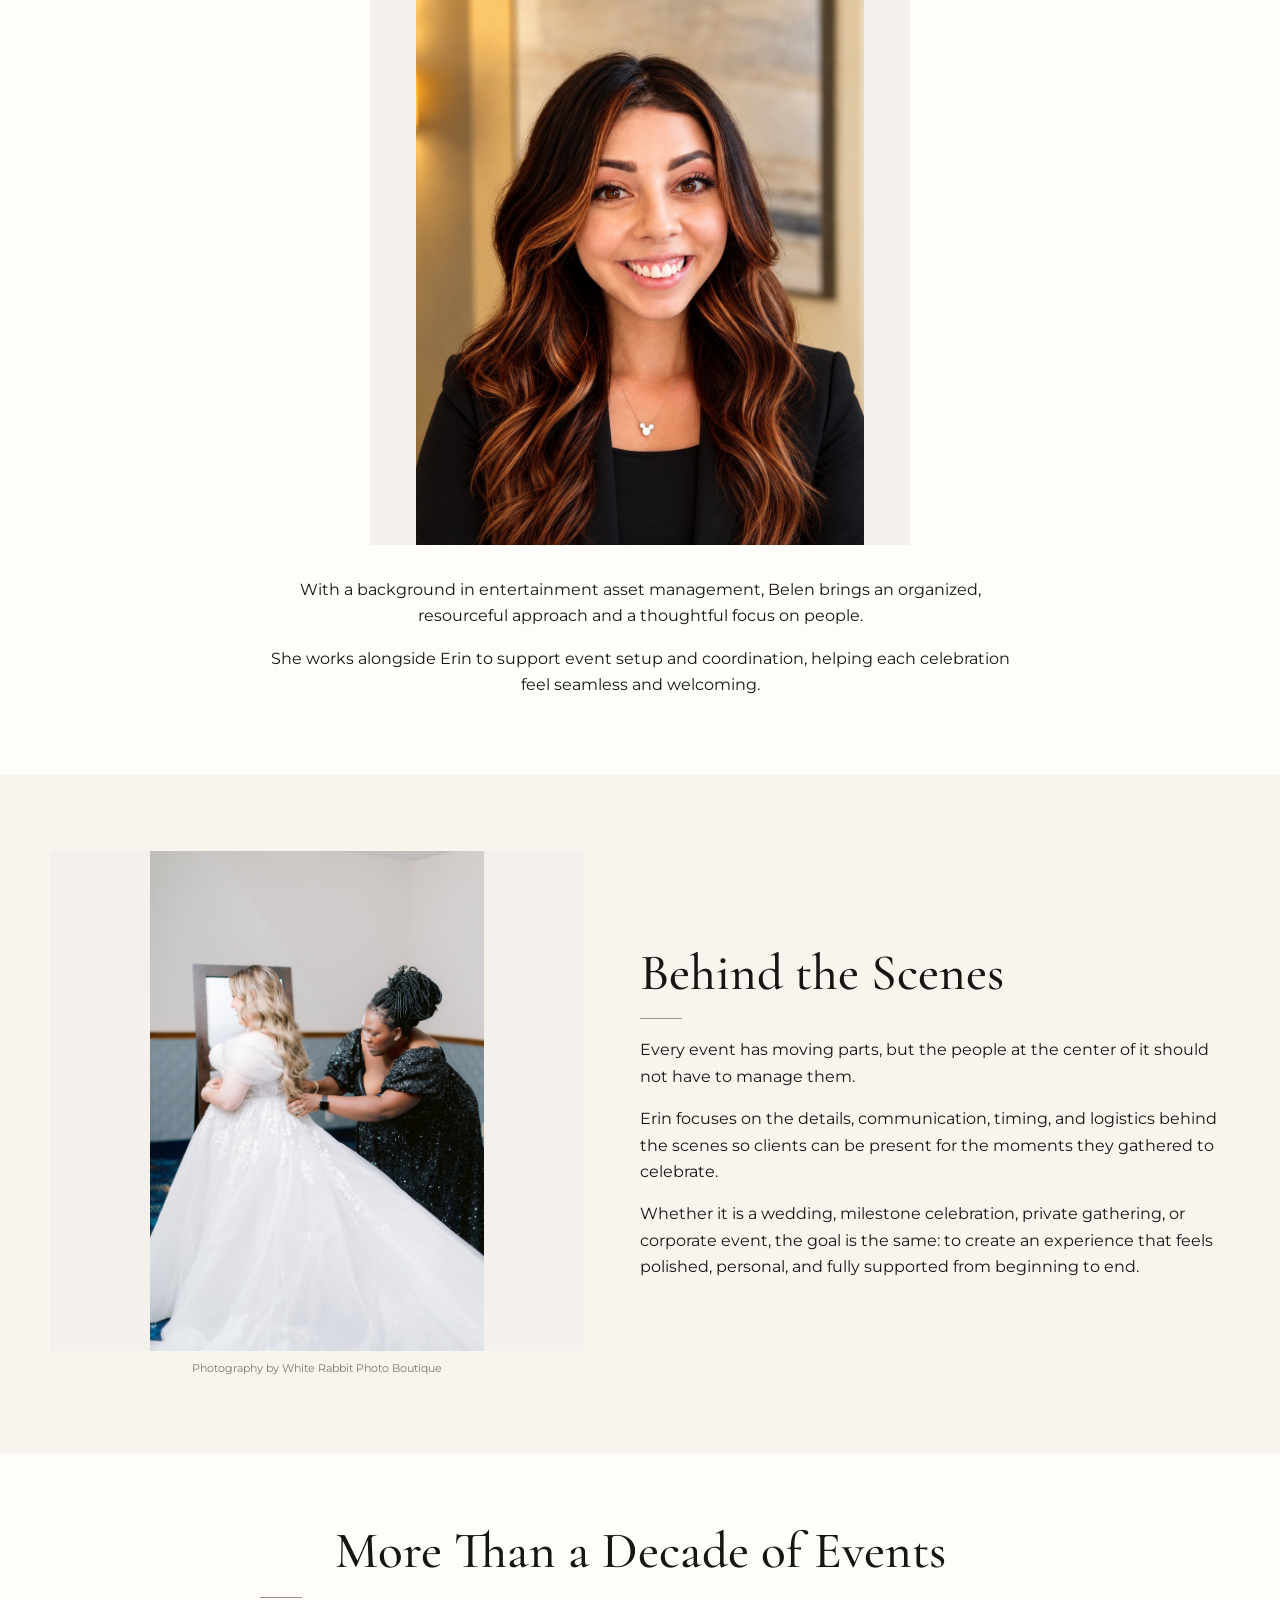
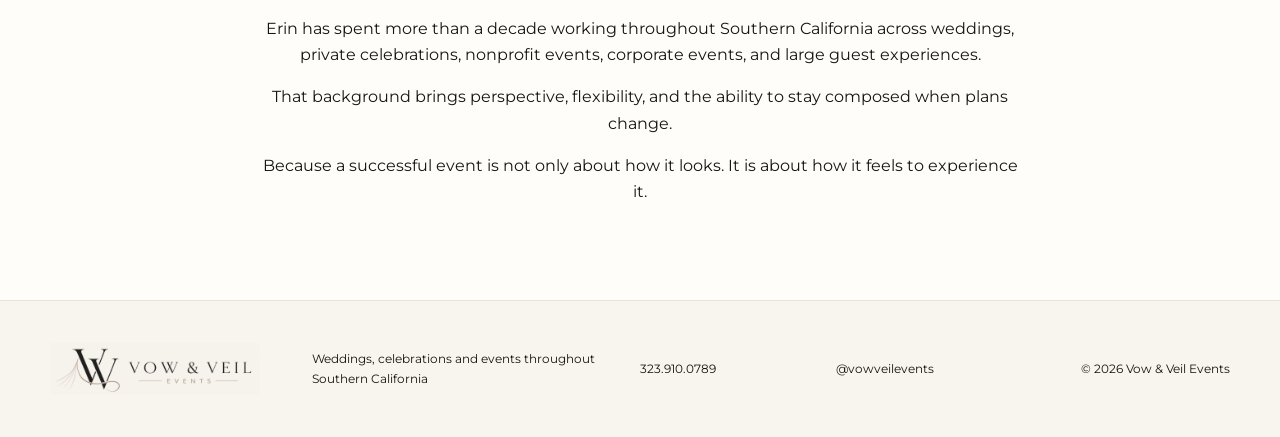
==== commit 85ff193f: "Match Belen portrait background to Erin's headshot" ====
--- a/about.html
+++ b/about.html
@@ -43,7 +43,7 @@
   .about-page .team-role{font-size:14px;letter-spacing:.18em;text-transform:uppercase;color:#71685e}
   .about-page .about-copy p{font-size:16px}
   .about-page .erin-profile .belen-photo{max-width:540px;margin:32px auto}
-  .about-page .belen-photo img{height:auto;aspect-ratio:596/561;object-fit:cover}
+  .about-page .belen-photo img{height:auto;aspect-ratio:auto;object-fit:contain}
   .about-page .experience-section{padding:72px 0 78px}
   .about-page .experience-block{max-width:760px}
   .about-page .experience-block p{margin-top:16px}
@@ -55,7 +55,7 @@
 <main>
 <section class="page-hero"><div class="site-shell"><h1 class="page-title">Meet the Team</h1><div class="rule"></div><p>Thoughtful support for every celebration.</p></div></section>
 <section class="section about-section" aria-labelledby="erin-heading"><div class="site-shell erin-profile"><h2 id="erin-heading">Erin</h2><p class="team-role">Founder &amp; Lead Wedding Planner</p><figure class="about-photo erin-profile-photo"><img src="/erin-headshot.jpg?v=4" alt="Erin, founder and lead wedding planner at Vow &amp; Veil Events"></figure><div class="about-copy"><p>Erin founded Vow &amp; Veil Events to provide experienced, polished support for weddings, life celebrations, milestone events, and corporate gatherings throughout Southern California.</p><p>With more than a decade of experience in events, guest experience, vendor coordination, and event production, she brings a highly organized approach to every celebration.</p><p>Vow &amp; Veil was created for clients who want expert, white glove service without losing the personality and meaning behind their event.</p></div></div></section>
-<section class="section about-section" aria-labelledby="belen-heading"><div class="site-shell erin-profile"><h2 id="belen-heading">Belen</h2><p class="team-role">Event Concierge</p><figure class="about-photo erin-profile-photo belen-photo"><img src="belen-headshot-v2.jpg" alt="Belen, event concierge at Vow &amp; Veil Events" width="1293" height="1216" loading="lazy"></figure><div class="about-copy"><p>With a background in entertainment asset management, Belen brings an organized, resourceful approach and a thoughtful focus on people.</p><p>She works alongside Erin to support event setup and coordination, helping each celebration feel seamless and welcoming.</p></div></div></section>
+<section class="section about-section" aria-labelledby="belen-heading"><div class="site-shell erin-profile"><h2 id="belen-heading">Belen</h2><p class="team-role">Event Concierge</p><figure class="about-photo erin-profile-photo belen-photo"><img src="belen-headshot-matching.jpg" alt="Belen, event concierge at Vow &amp; Veil Events" width="1122" height="1402" loading="lazy"></figure><div class="about-copy"><p>With a background in entertainment asset management, Belen brings an organized, resourceful approach and a thoughtful focus on people.</p><p>She works alongside Erin to support event setup and coordination, helping each celebration feel seamless and welcoming.</p></div></div></section>
 <section class="section about-section" style="background:var(--ivory)"><div class="site-shell about-grid about-behind-grid"><figure class="about-photo contain"><img src="erin-behind-scenes.jpg" alt="Erin assisting a bride with her wedding gown"><figcaption class="credit">Photography by White Rabbit Photo Boutique</figcaption></figure><div class="about-copy"><h2>Behind the Scenes</h2><div class="rule"></div><p>Every event has moving parts, but the people at the center of it should not have to manage them.</p><p>Erin focuses on the details, communication, timing, and logistics behind the scenes so clients can be present for the moments they gathered to celebrate.</p><p>Whether it is a wedding, milestone celebration, private gathering, or corporate event, the goal is the same: to create an experience that feels polished, personal, and fully supported from beginning to end.</p></div></div></section>
 <section class="section experience-section"><div class="site-shell experience-block"><h2>More Than a Decade of Events</h2><div class="rule"></div><p>Erin has spent more than a decade working throughout Southern California across weddings, private celebrations, nonprofit events, corporate events, and large guest experiences.</p><p>That background brings perspective, flexibility, and the ability to stay composed when plans change.</p><p>Because a successful event is not only about how it looks. It is about how it feels to experience it.</p></div></section>
 </main>
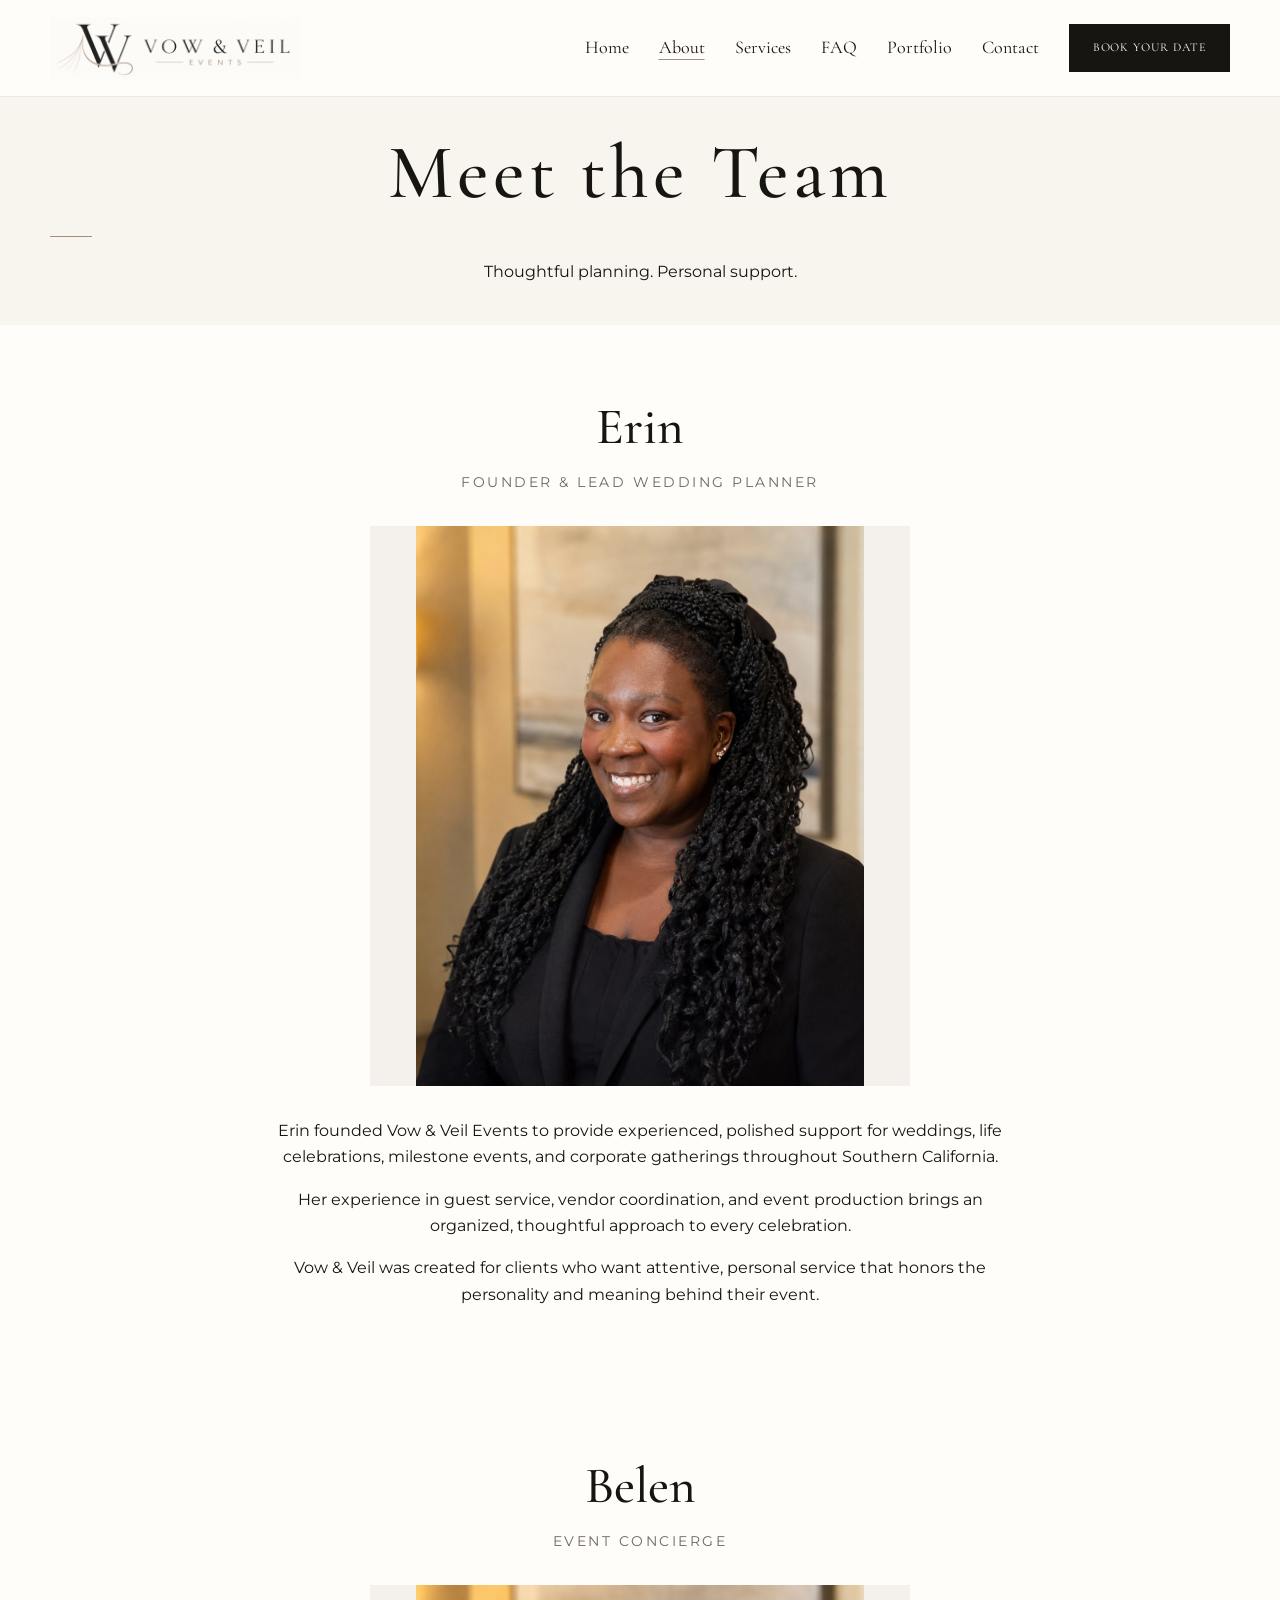
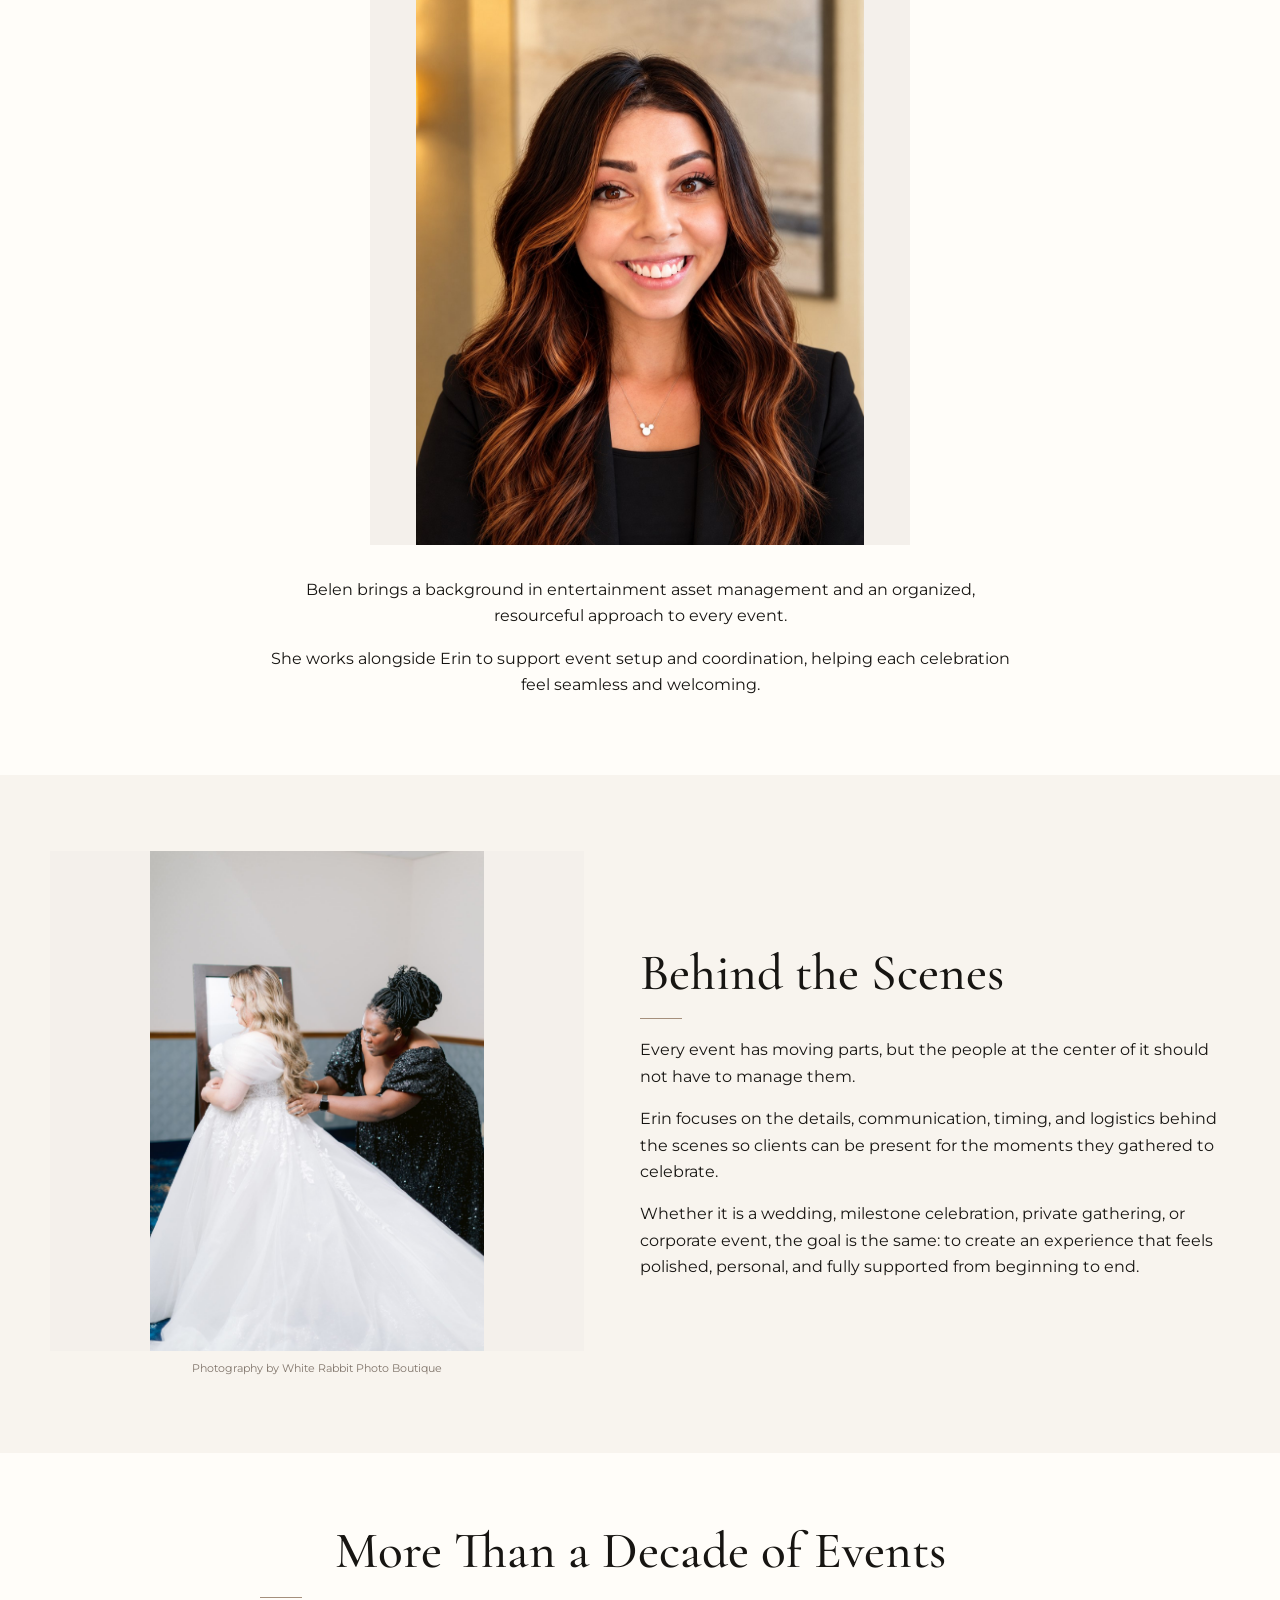
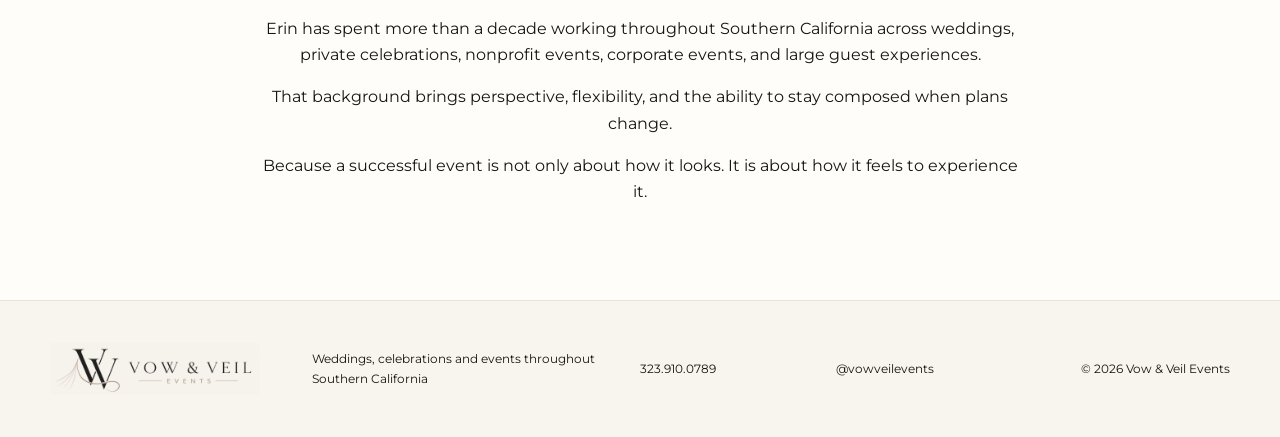
==== commit 10ac1bc3: "Refine About page tagline and team biographies" ====
--- a/about.html
+++ b/about.html
@@ -53,9 +53,9 @@
 </head><body class="about-page">
 <header class="site-header"><div class="header-inner site-shell"><a class="logo" href="index.html"><img src="Logo.png" alt="Vow & Veil Events"></a><button class="menu-toggle" aria-expanded="false" aria-controls="site-nav">Menu</button><nav id="site-nav" class="site-nav"><a href="index.html">Home</a><a href="about.html">About</a><a href="services.html">Services</a><a href="faq.html">FAQ</a><a href="portfolio.html">Portfolio</a><a href="contact.html">Contact</a><a class="nav-cta" href="contact.html">Book Your Date</a></nav></div></header>
 <main>
-<section class="page-hero"><div class="site-shell"><h1 class="page-title">Meet the Team</h1><div class="rule"></div><p>Thoughtful support for every celebration.</p></div></section>
-<section class="section about-section" aria-labelledby="erin-heading"><div class="site-shell erin-profile"><h2 id="erin-heading">Erin</h2><p class="team-role">Founder &amp; Lead Wedding Planner</p><figure class="about-photo erin-profile-photo"><img src="/erin-headshot.jpg?v=4" alt="Erin, founder and lead wedding planner at Vow &amp; Veil Events"></figure><div class="about-copy"><p>Erin founded Vow &amp; Veil Events to provide experienced, polished support for weddings, life celebrations, milestone events, and corporate gatherings throughout Southern California.</p><p>With more than a decade of experience in events, guest experience, vendor coordination, and event production, she brings a highly organized approach to every celebration.</p><p>Vow &amp; Veil was created for clients who want expert, white glove service without losing the personality and meaning behind their event.</p></div></div></section>
-<section class="section about-section" aria-labelledby="belen-heading"><div class="site-shell erin-profile"><h2 id="belen-heading">Belen</h2><p class="team-role">Event Concierge</p><figure class="about-photo erin-profile-photo belen-photo"><img src="belen-headshot-matching.jpg" alt="Belen, event concierge at Vow &amp; Veil Events" width="1122" height="1402" loading="lazy"></figure><div class="about-copy"><p>With a background in entertainment asset management, Belen brings an organized, resourceful approach and a thoughtful focus on people.</p><p>She works alongside Erin to support event setup and coordination, helping each celebration feel seamless and welcoming.</p></div></div></section>
+<section class="page-hero"><div class="site-shell"><h1 class="page-title">Meet the Team</h1><div class="rule"></div><p>Thoughtful planning. Personal support.</p></div></section>
+<section class="section about-section" aria-labelledby="erin-heading"><div class="site-shell erin-profile"><h2 id="erin-heading">Erin</h2><p class="team-role">Founder &amp; Lead Wedding Planner</p><figure class="about-photo erin-profile-photo"><img src="/erin-headshot.jpg?v=4" alt="Erin, founder and lead wedding planner at Vow &amp; Veil Events"></figure><div class="about-copy"><p>Erin founded Vow &amp; Veil Events to provide experienced, polished support for weddings, life celebrations, milestone events, and corporate gatherings throughout Southern California.</p><p>Her experience in guest service, vendor coordination, and event production brings an organized, thoughtful approach to every celebration.</p><p>Vow &amp; Veil was created for clients who want attentive, personal service that honors the personality and meaning behind their event.</p></div></div></section>
+<section class="section about-section" aria-labelledby="belen-heading"><div class="site-shell erin-profile"><h2 id="belen-heading">Belen</h2><p class="team-role">Event Concierge</p><figure class="about-photo erin-profile-photo belen-photo"><img src="belen-headshot-matching.jpg" alt="Belen, event concierge at Vow &amp; Veil Events" width="1122" height="1402" loading="lazy"></figure><div class="about-copy"><p>Belen brings a background in entertainment asset management and an organized, resourceful approach to every event.</p><p>She works alongside Erin to support event setup and coordination, helping each celebration feel seamless and welcoming.</p></div></div></section>
 <section class="section about-section" style="background:var(--ivory)"><div class="site-shell about-grid about-behind-grid"><figure class="about-photo contain"><img src="erin-behind-scenes.jpg" alt="Erin assisting a bride with her wedding gown"><figcaption class="credit">Photography by White Rabbit Photo Boutique</figcaption></figure><div class="about-copy"><h2>Behind the Scenes</h2><div class="rule"></div><p>Every event has moving parts, but the people at the center of it should not have to manage them.</p><p>Erin focuses on the details, communication, timing, and logistics behind the scenes so clients can be present for the moments they gathered to celebrate.</p><p>Whether it is a wedding, milestone celebration, private gathering, or corporate event, the goal is the same: to create an experience that feels polished, personal, and fully supported from beginning to end.</p></div></div></section>
 <section class="section experience-section"><div class="site-shell experience-block"><h2>More Than a Decade of Events</h2><div class="rule"></div><p>Erin has spent more than a decade working throughout Southern California across weddings, private celebrations, nonprofit events, corporate events, and large guest experiences.</p><p>That background brings perspective, flexibility, and the ability to stay composed when plans change.</p><p>Because a successful event is not only about how it looks. It is about how it feels to experience it.</p></div></section>
 </main>
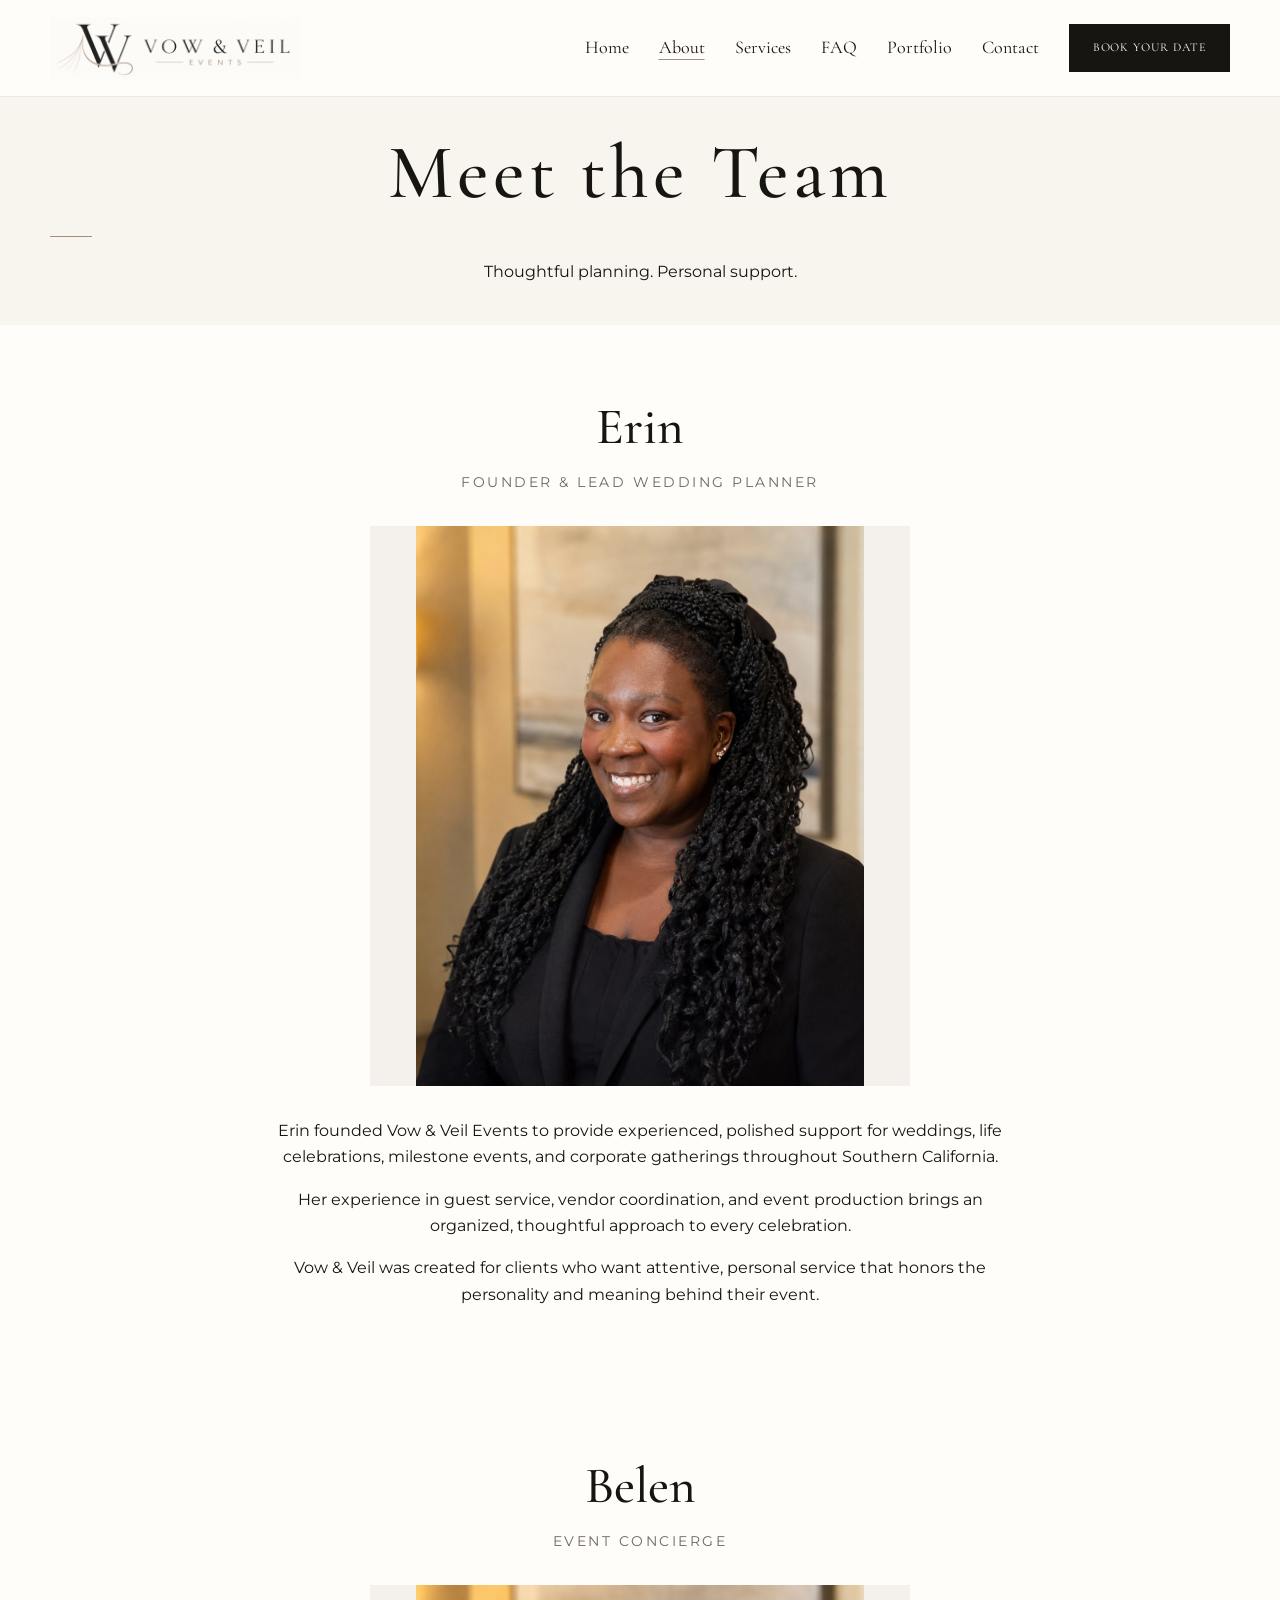
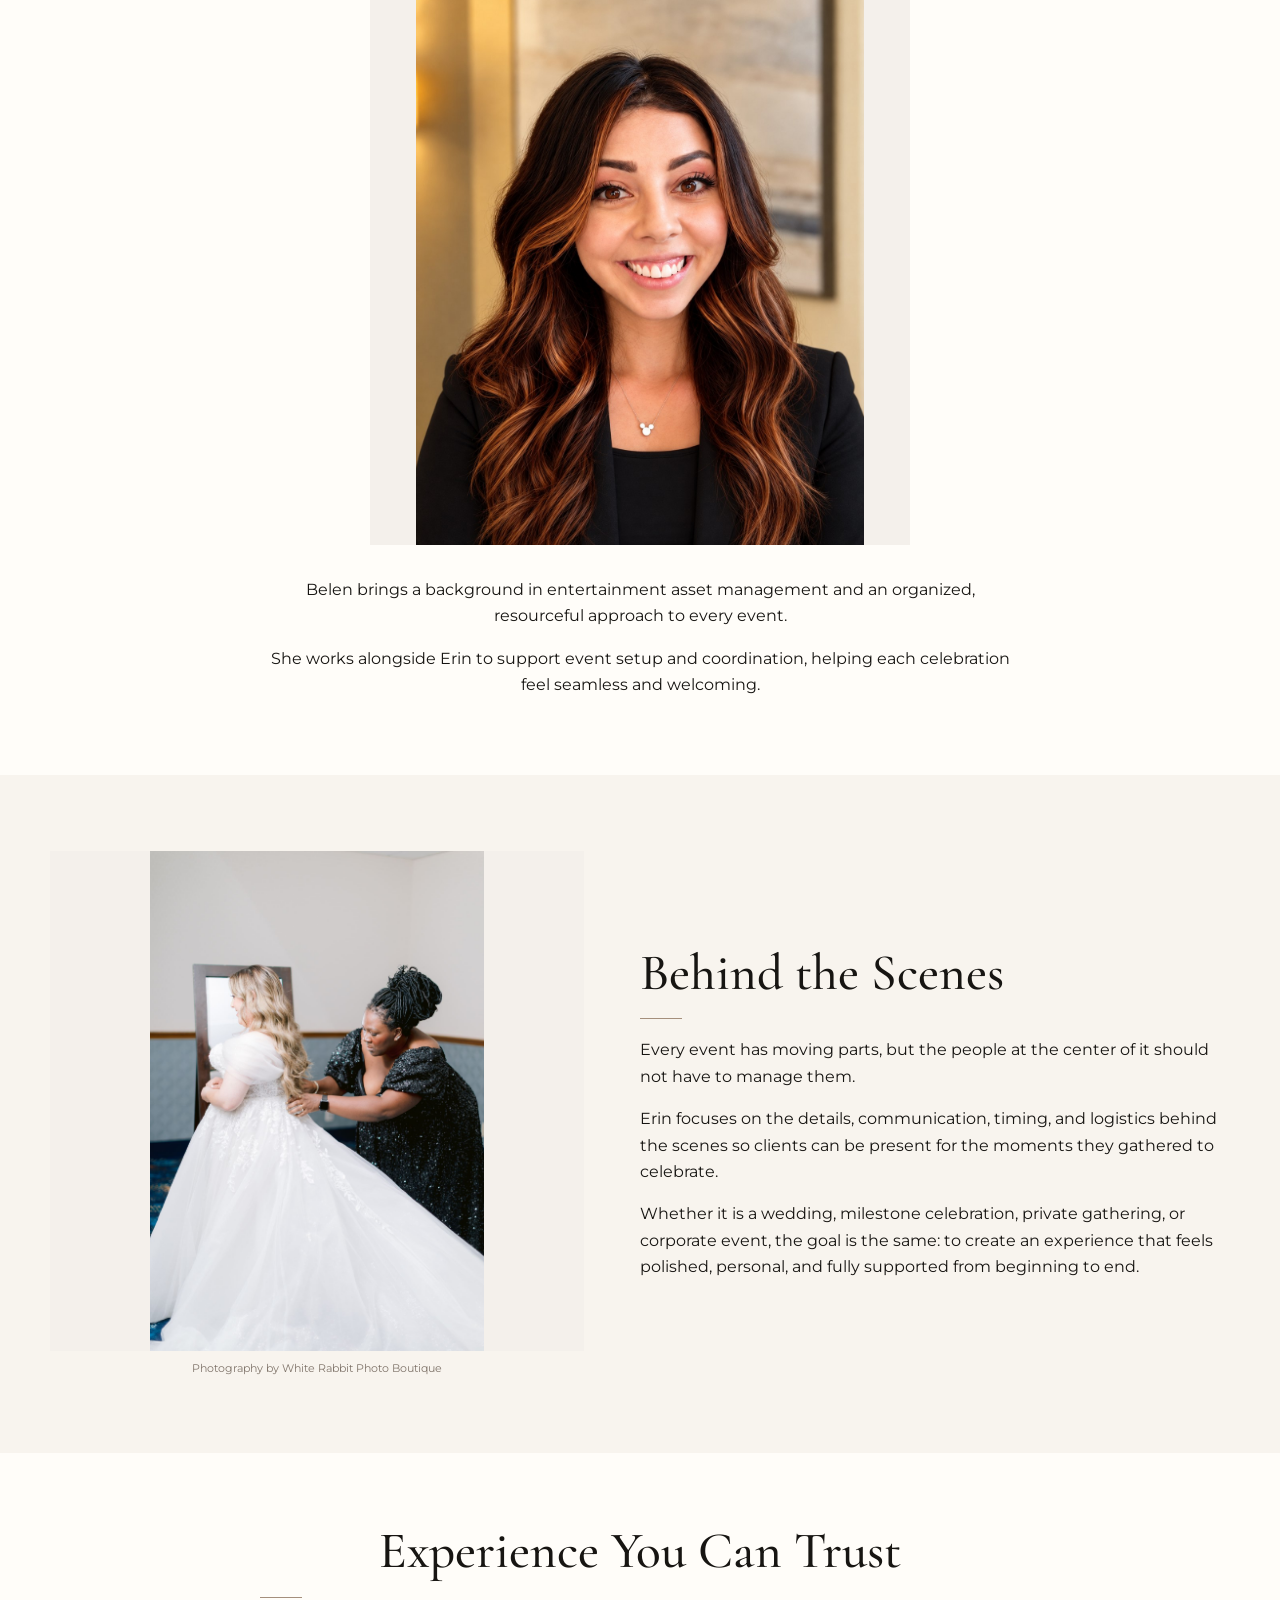
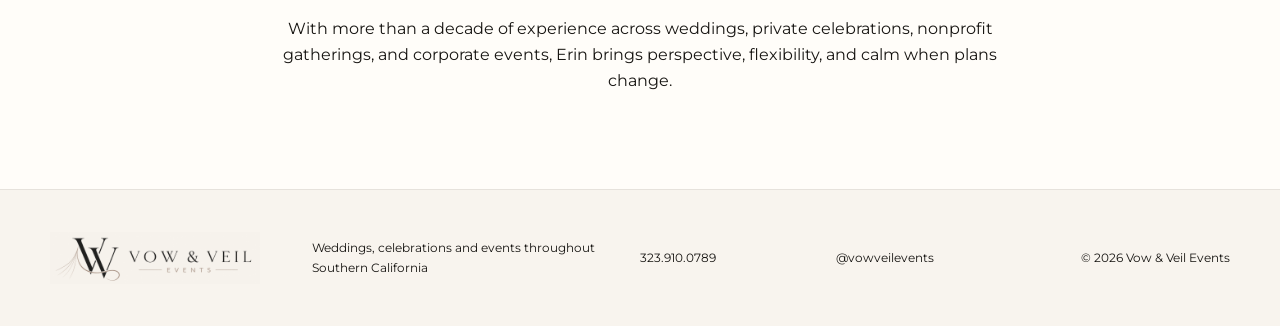
==== commit acf224c0: "Simplify About page experience section" ====
--- a/about.html
+++ b/about.html
@@ -57,6 +57,6 @@
 <section class="section about-section" aria-labelledby="erin-heading"><div class="site-shell erin-profile"><h2 id="erin-heading">Erin</h2><p class="team-role">Founder &amp; Lead Wedding Planner</p><figure class="about-photo erin-profile-photo"><img src="/erin-headshot.jpg?v=4" alt="Erin, founder and lead wedding planner at Vow &amp; Veil Events"></figure><div class="about-copy"><p>Erin founded Vow &amp; Veil Events to provide experienced, polished support for weddings, life celebrations, milestone events, and corporate gatherings throughout Southern California.</p><p>Her experience in guest service, vendor coordination, and event production brings an organized, thoughtful approach to every celebration.</p><p>Vow &amp; Veil was created for clients who want attentive, personal service that honors the personality and meaning behind their event.</p></div></div></section>
 <section class="section about-section" aria-labelledby="belen-heading"><div class="site-shell erin-profile"><h2 id="belen-heading">Belen</h2><p class="team-role">Event Concierge</p><figure class="about-photo erin-profile-photo belen-photo"><img src="belen-headshot-matching.jpg" alt="Belen, event concierge at Vow &amp; Veil Events" width="1122" height="1402" loading="lazy"></figure><div class="about-copy"><p>Belen brings a background in entertainment asset management and an organized, resourceful approach to every event.</p><p>She works alongside Erin to support event setup and coordination, helping each celebration feel seamless and welcoming.</p></div></div></section>
 <section class="section about-section" style="background:var(--ivory)"><div class="site-shell about-grid about-behind-grid"><figure class="about-photo contain"><img src="erin-behind-scenes.jpg" alt="Erin assisting a bride with her wedding gown"><figcaption class="credit">Photography by White Rabbit Photo Boutique</figcaption></figure><div class="about-copy"><h2>Behind the Scenes</h2><div class="rule"></div><p>Every event has moving parts, but the people at the center of it should not have to manage them.</p><p>Erin focuses on the details, communication, timing, and logistics behind the scenes so clients can be present for the moments they gathered to celebrate.</p><p>Whether it is a wedding, milestone celebration, private gathering, or corporate event, the goal is the same: to create an experience that feels polished, personal, and fully supported from beginning to end.</p></div></div></section>
-<section class="section experience-section"><div class="site-shell experience-block"><h2>More Than a Decade of Events</h2><div class="rule"></div><p>Erin has spent more than a decade working throughout Southern California across weddings, private celebrations, nonprofit events, corporate events, and large guest experiences.</p><p>That background brings perspective, flexibility, and the ability to stay composed when plans change.</p><p>Because a successful event is not only about how it looks. It is about how it feels to experience it.</p></div></section>
+<section class="section experience-section"><div class="site-shell experience-block"><h2>Experience You Can Trust</h2><div class="rule"></div><p>With more than a decade of experience across weddings, private celebrations, nonprofit gatherings, and corporate events, Erin brings perspective, flexibility, and calm when plans change.</p></div></section>
 </main>
 <footer class="site-footer"><div class="footer-inner site-shell"><a class="footer-logo" href="index.html"><img src="Logo.png" alt="Vow & Veil Events"></a><p>Weddings, celebrations and events throughout Southern California</p><a href="tel:+13239100789">323.910.0789</a><a href="https://www.instagram.com/vowveilevents/" target="_blank" rel="noopener">@vowveilevents</a><p class="copyright">© 2026 Vow &amp; Veil Events</p></div></footer><script src="script.js"></script></body></html>
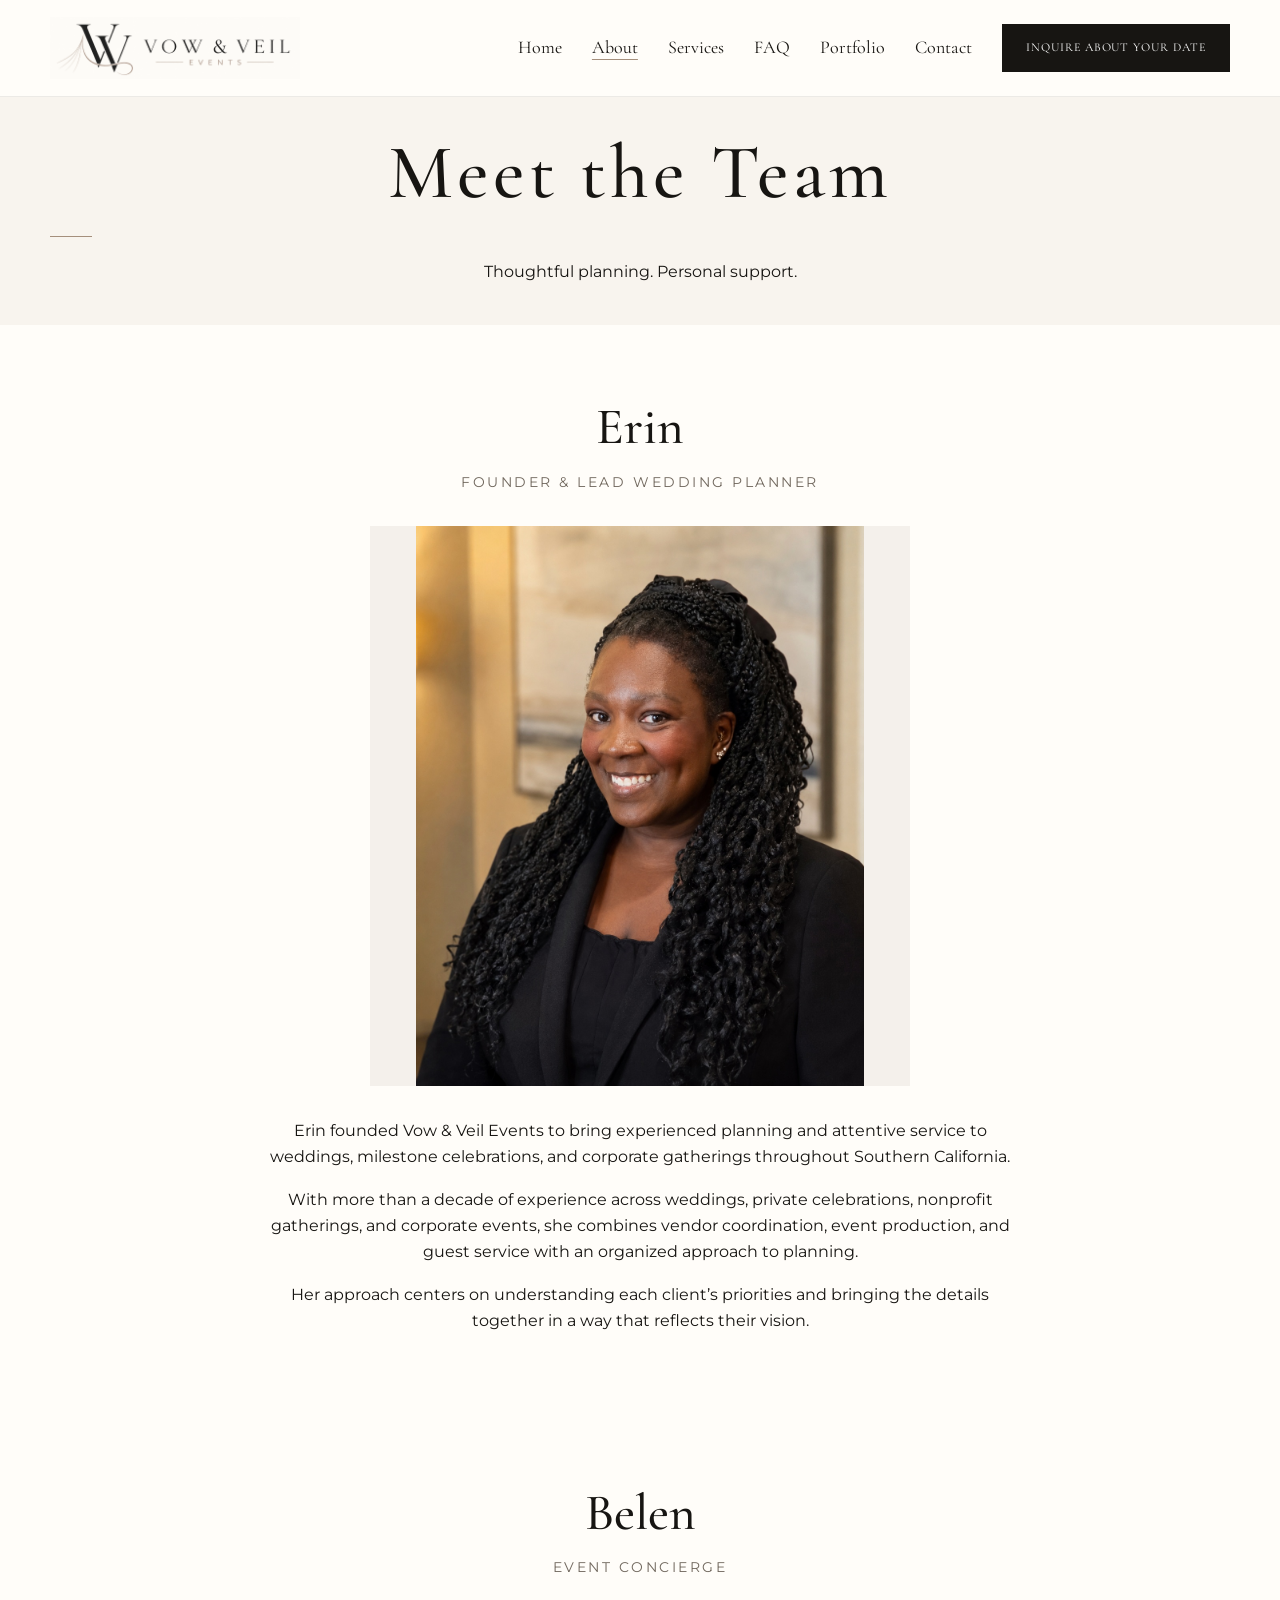
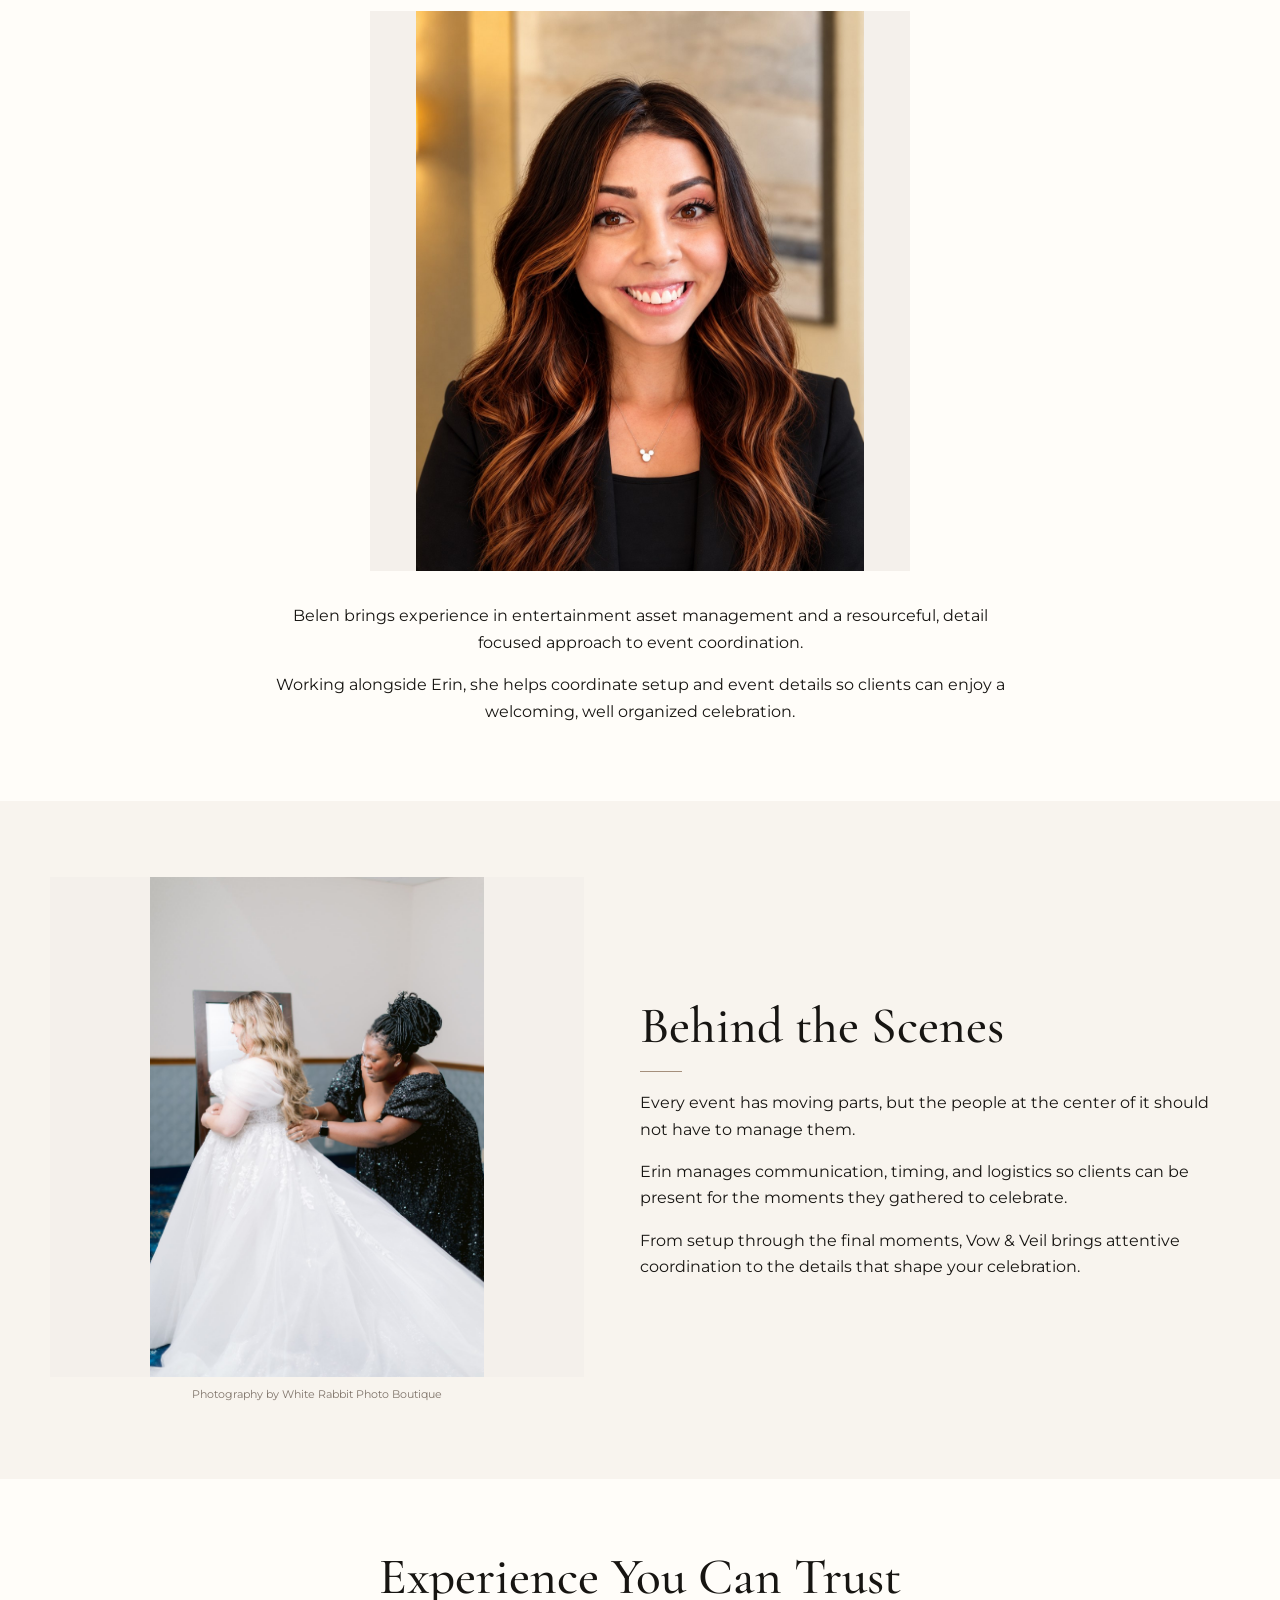
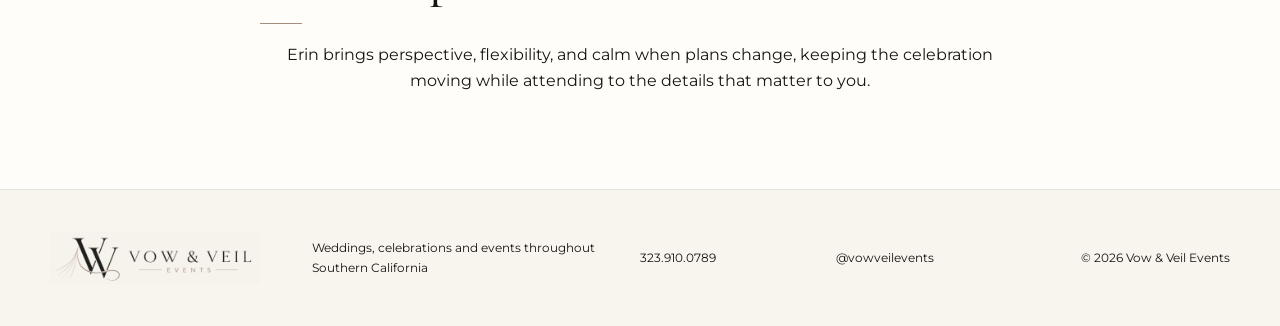
==== commit fbf4fba8: "Refine About page bios, service copy, and inquiry CTA" ====
--- a/about.html
+++ b/about.html
@@ -1,6 +1,6 @@
 <!doctype html><html lang="en"><head>
 <meta charset="utf-8"><meta name="viewport" content="width=device-width,initial-scale=1"><title>About Our Team | Southern California Event Planners | Vow &amp; Veil</title>
-<meta name="description" content="Meet Erin, founder and lead wedding planner, and Belen, event concierge, providing thoughtful wedding and event support throughout Southern California.">
+<meta name="description" content="Meet Erin and Belen of Vow &amp; Veil Events, offering experienced wedding planning and attentive event coordination throughout Southern California.">
 <meta name="robots" content="index,follow"><link rel="canonical" href="https://vowandveilevents.com/about.html">
 <link rel="preconnect" href="https://fonts.googleapis.com"><link rel="preconnect" href="https://fonts.gstatic.com" crossorigin><link href="https://fonts.googleapis.com/css2?family=Cormorant+Garamond:ital,wght@0,400;0,500;0,600;1,500&family=Montserrat:wght@400;500;600&display=swap" rel="stylesheet"><link rel="stylesheet" href="styles.css">
 <!-- VOWVEIL SOCIAL META START -->
@@ -11,7 +11,7 @@
 <meta property="og:locale" content="en_US">
 <meta property="og:site_name" content="Vow &amp; Veil Events">
 <meta property="og:title" content="About Our Team | Southern California Event Planners | Vow &amp; Veil">
-<meta property="og:description" content="Meet Erin and Belen, the team behind Vow &amp; Veil Events, providing thoughtful wedding and event support throughout Southern California.">
+<meta property="og:description" content="Meet Erin and Belen of Vow &amp; Veil Events, offering experienced wedding planning and attentive event coordination throughout Southern California.">
 <meta property="og:url" content="https://vowandveilevents.com/about.html">
 <meta property="og:image" content="https://vowandveilevents.com/social-preview.png">
 <meta property="og:image:width" content="1200">
@@ -19,7 +19,7 @@
 <meta property="og:image:alt" content="Vow &amp; Veil Events">
 <meta name="twitter:card" content="summary_large_image">
 <meta name="twitter:title" content="About Our Team | Southern California Event Planners | Vow &amp; Veil">
-<meta name="twitter:description" content="Meet Erin and Belen, the team behind Vow &amp; Veil Events, providing thoughtful wedding and event support throughout Southern California.">
+<meta name="twitter:description" content="Meet Erin and Belen of Vow &amp; Veil Events, offering experienced wedding planning and attentive event coordination throughout Southern California.">
 <meta name="twitter:image" content="https://vowandveilevents.com/social-preview.png">
 <!-- VOWVEIL SOCIAL META END -->
 
@@ -51,12 +51,12 @@
   @media(max-width:560px){.about-page .page-hero{padding:28px 0 32px}.about-page .about-section,.about-page .experience-section{padding:48px 0}.about-page .about-grid,.about-behind-grid{gap:28px}}
 </style>
 </head><body class="about-page">
-<header class="site-header"><div class="header-inner site-shell"><a class="logo" href="index.html"><img src="Logo.png" alt="Vow & Veil Events"></a><button class="menu-toggle" aria-expanded="false" aria-controls="site-nav">Menu</button><nav id="site-nav" class="site-nav"><a href="index.html">Home</a><a href="about.html">About</a><a href="services.html">Services</a><a href="faq.html">FAQ</a><a href="portfolio.html">Portfolio</a><a href="contact.html">Contact</a><a class="nav-cta" href="contact.html">Book Your Date</a></nav></div></header>
+<header class="site-header"><div class="header-inner site-shell"><a class="logo" href="index.html"><img src="Logo.png" alt="Vow & Veil Events"></a><button class="menu-toggle" aria-expanded="false" aria-controls="site-nav">Menu</button><nav id="site-nav" class="site-nav"><a href="index.html">Home</a><a href="about.html">About</a><a href="services.html">Services</a><a href="faq.html">FAQ</a><a href="portfolio.html">Portfolio</a><a href="contact.html">Contact</a><a class="nav-cta" href="contact.html">Inquire About Your Date</a></nav></div></header>
 <main>
 <section class="page-hero"><div class="site-shell"><h1 class="page-title">Meet the Team</h1><div class="rule"></div><p>Thoughtful planning. Personal support.</p></div></section>
-<section class="section about-section" aria-labelledby="erin-heading"><div class="site-shell erin-profile"><h2 id="erin-heading">Erin</h2><p class="team-role">Founder &amp; Lead Wedding Planner</p><figure class="about-photo erin-profile-photo"><img src="/erin-headshot.jpg?v=4" alt="Erin, founder and lead wedding planner at Vow &amp; Veil Events"></figure><div class="about-copy"><p>Erin founded Vow &amp; Veil Events to provide experienced, polished support for weddings, life celebrations, milestone events, and corporate gatherings throughout Southern California.</p><p>Her experience in guest service, vendor coordination, and event production brings an organized, thoughtful approach to every celebration.</p><p>Vow &amp; Veil was created for clients who want attentive, personal service that honors the personality and meaning behind their event.</p></div></div></section>
-<section class="section about-section" aria-labelledby="belen-heading"><div class="site-shell erin-profile"><h2 id="belen-heading">Belen</h2><p class="team-role">Event Concierge</p><figure class="about-photo erin-profile-photo belen-photo"><img src="belen-headshot-matching.jpg" alt="Belen, event concierge at Vow &amp; Veil Events" width="1122" height="1402" loading="lazy"></figure><div class="about-copy"><p>Belen brings a background in entertainment asset management and an organized, resourceful approach to every event.</p><p>She works alongside Erin to support event setup and coordination, helping each celebration feel seamless and welcoming.</p></div></div></section>
-<section class="section about-section" style="background:var(--ivory)"><div class="site-shell about-grid about-behind-grid"><figure class="about-photo contain"><img src="erin-behind-scenes.jpg" alt="Erin assisting a bride with her wedding gown"><figcaption class="credit">Photography by White Rabbit Photo Boutique</figcaption></figure><div class="about-copy"><h2>Behind the Scenes</h2><div class="rule"></div><p>Every event has moving parts, but the people at the center of it should not have to manage them.</p><p>Erin focuses on the details, communication, timing, and logistics behind the scenes so clients can be present for the moments they gathered to celebrate.</p><p>Whether it is a wedding, milestone celebration, private gathering, or corporate event, the goal is the same: to create an experience that feels polished, personal, and fully supported from beginning to end.</p></div></div></section>
-<section class="section experience-section"><div class="site-shell experience-block"><h2>Experience You Can Trust</h2><div class="rule"></div><p>With more than a decade of experience across weddings, private celebrations, nonprofit gatherings, and corporate events, Erin brings perspective, flexibility, and calm when plans change.</p></div></section>
+<section class="section about-section" aria-labelledby="erin-heading"><div class="site-shell erin-profile"><h2 id="erin-heading">Erin</h2><p class="team-role">Founder &amp; Lead Wedding Planner</p><figure class="about-photo erin-profile-photo"><img src="/erin-headshot.jpg?v=4" alt="Erin, founder and lead wedding planner at Vow &amp; Veil Events"></figure><div class="about-copy"><p>Erin founded Vow &amp; Veil Events to bring experienced planning and attentive service to weddings, milestone celebrations, and corporate gatherings throughout Southern California.</p><p>With more than a decade of experience across weddings, private celebrations, nonprofit gatherings, and corporate events, she combines vendor coordination, event production, and guest service with an organized approach to planning.</p><p>Her approach centers on understanding each client’s priorities and bringing the details together in a way that reflects their vision.</p></div></div></section>
+<section class="section about-section" aria-labelledby="belen-heading"><div class="site-shell erin-profile"><h2 id="belen-heading">Belen</h2><p class="team-role">Event Concierge</p><figure class="about-photo erin-profile-photo belen-photo"><img src="belen-headshot-matching.jpg" alt="Belen, event concierge at Vow &amp; Veil Events" width="1122" height="1402" loading="lazy"></figure><div class="about-copy"><p>Belen brings experience in entertainment asset management and a resourceful, detail focused approach to event coordination.</p><p>Working alongside Erin, she helps coordinate setup and event details so clients can enjoy a welcoming, well organized celebration.</p></div></div></section>
+<section class="section about-section" style="background:var(--ivory)"><div class="site-shell about-grid about-behind-grid"><figure class="about-photo contain"><img src="erin-behind-scenes.jpg" alt="Erin assisting a bride with her wedding gown"><figcaption class="credit">Photography by White Rabbit Photo Boutique</figcaption></figure><div class="about-copy"><h2>Behind the Scenes</h2><div class="rule"></div><p>Every event has moving parts, but the people at the center of it should not have to manage them.</p><p>Erin manages communication, timing, and logistics so clients can be present for the moments they gathered to celebrate.</p><p>From setup through the final moments, Vow &amp; Veil brings attentive coordination to the details that shape your celebration.</p></div></div></section>
+<section class="section experience-section"><div class="site-shell experience-block"><h2>Experience You Can Trust</h2><div class="rule"></div><p>Erin brings perspective, flexibility, and calm when plans change, keeping the celebration moving while attending to the details that matter to you.</p></div></section>
 </main>
 <footer class="site-footer"><div class="footer-inner site-shell"><a class="footer-logo" href="index.html"><img src="Logo.png" alt="Vow & Veil Events"></a><p>Weddings, celebrations and events throughout Southern California</p><a href="tel:+13239100789">323.910.0789</a><a href="https://www.instagram.com/vowveilevents/" target="_blank" rel="noopener">@vowveilevents</a><p class="copyright">© 2026 Vow &amp; Veil Events</p></div></footer><script src="script.js"></script></body></html>
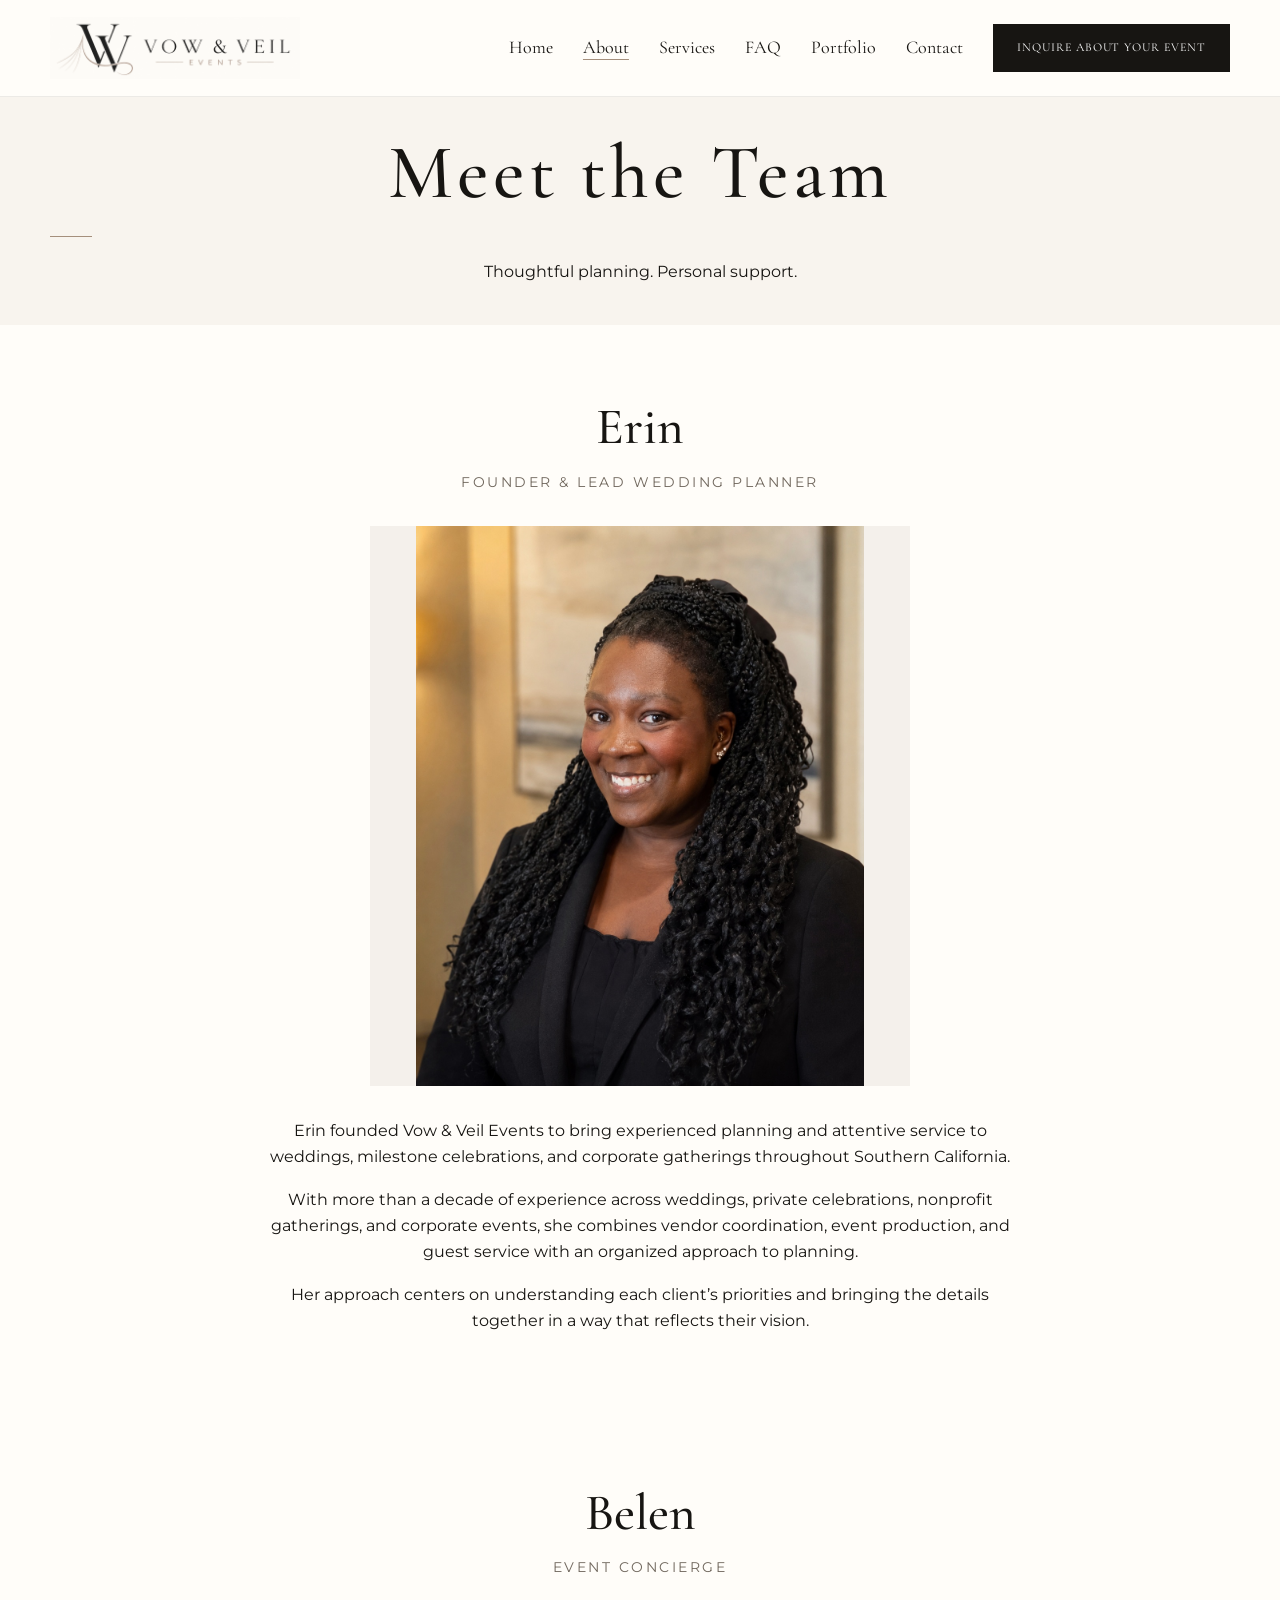
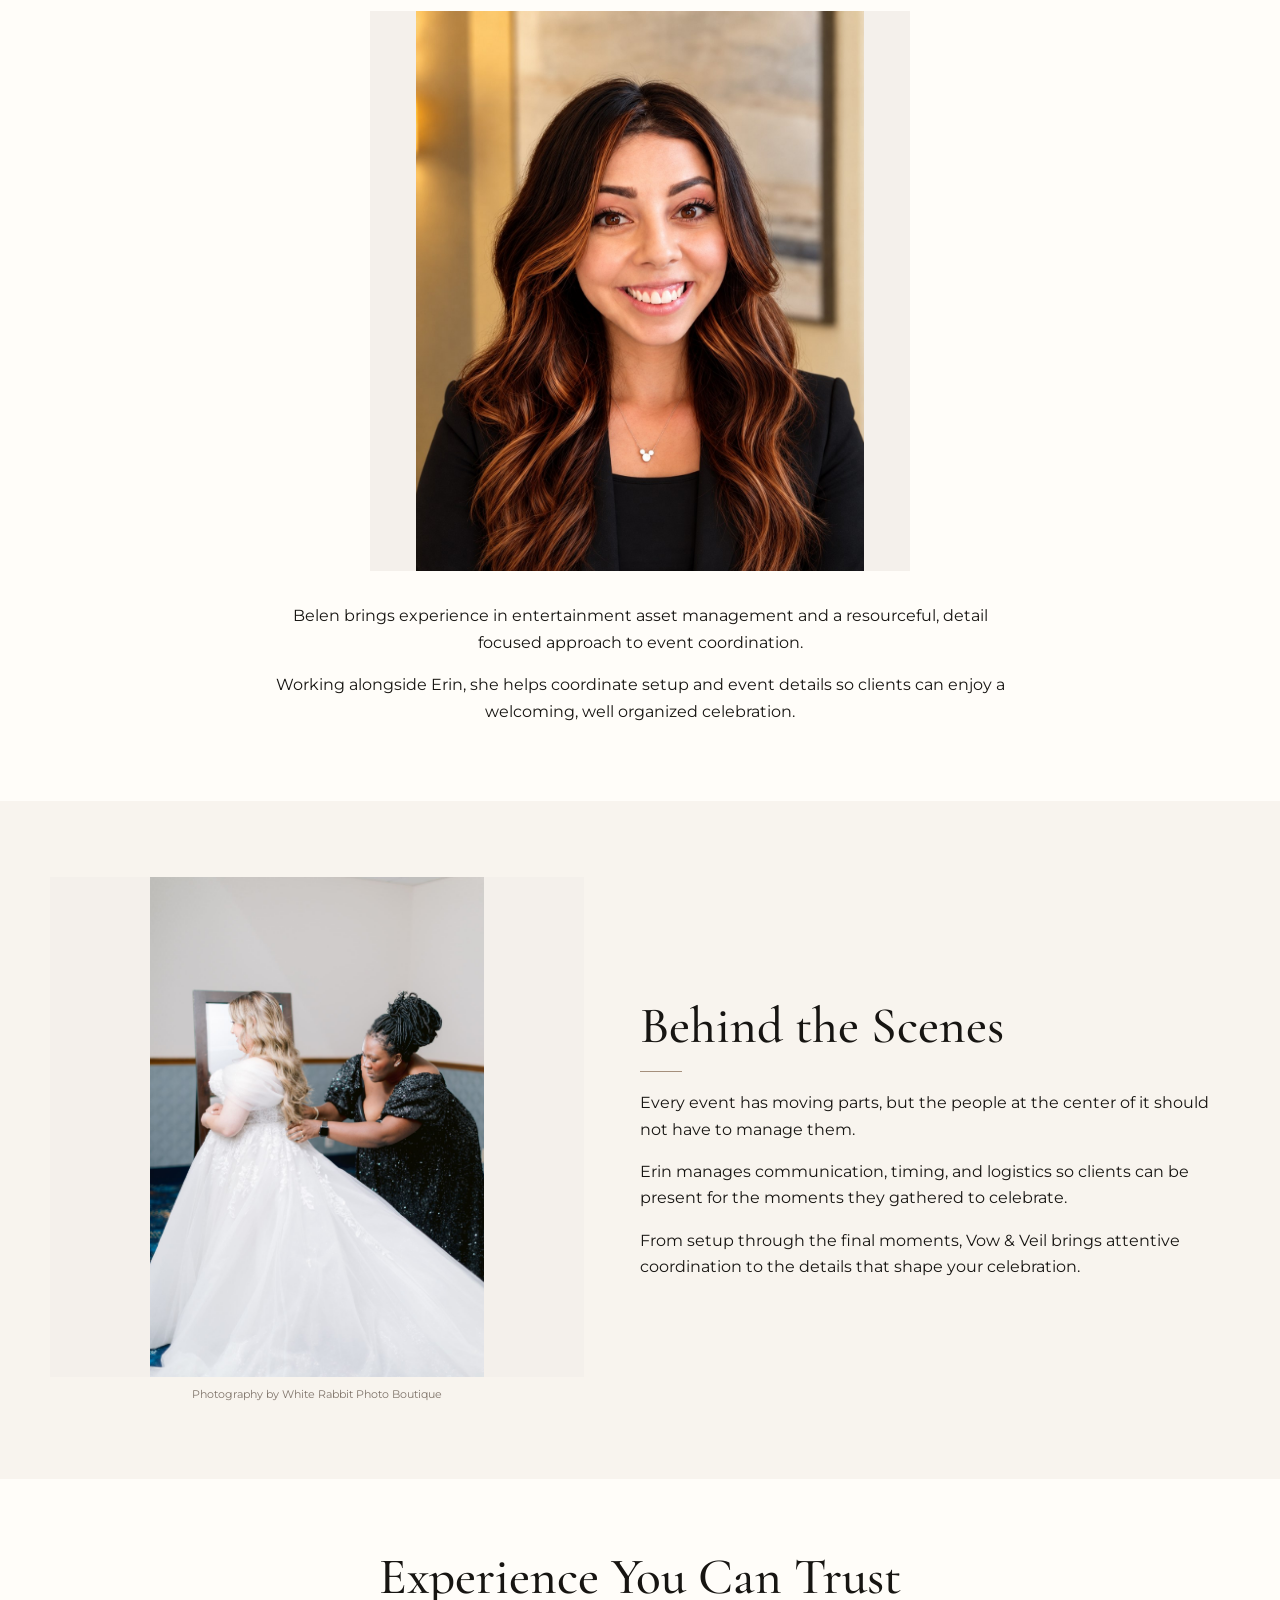
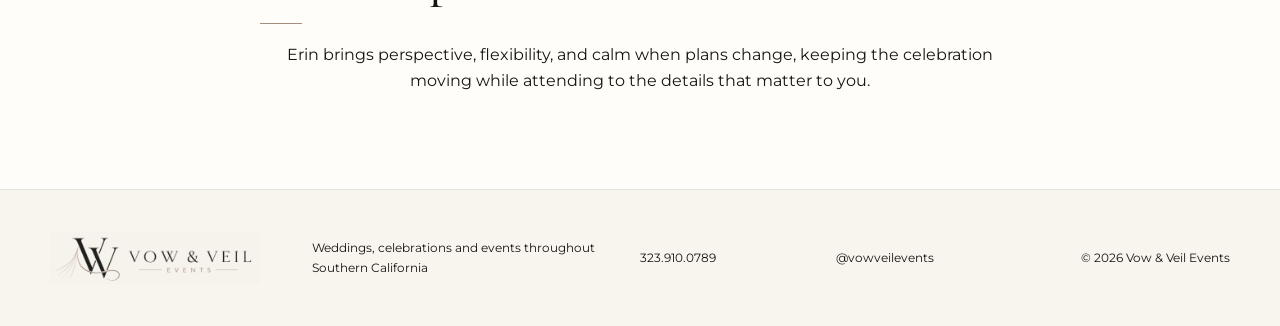
==== commit 225aade5: "Use Inquire About Your Event for primary site CTAs" ====
--- a/about.html
+++ b/about.html
@@ -51,7 +51,7 @@
   @media(max-width:560px){.about-page .page-hero{padding:28px 0 32px}.about-page .about-section,.about-page .experience-section{padding:48px 0}.about-page .about-grid,.about-behind-grid{gap:28px}}
 </style>
 </head><body class="about-page">
-<header class="site-header"><div class="header-inner site-shell"><a class="logo" href="index.html"><img src="Logo.png" alt="Vow & Veil Events"></a><button class="menu-toggle" aria-expanded="false" aria-controls="site-nav">Menu</button><nav id="site-nav" class="site-nav"><a href="index.html">Home</a><a href="about.html">About</a><a href="services.html">Services</a><a href="faq.html">FAQ</a><a href="portfolio.html">Portfolio</a><a href="contact.html">Contact</a><a class="nav-cta" href="contact.html">Inquire About Your Date</a></nav></div></header>
+<header class="site-header"><div class="header-inner site-shell"><a class="logo" href="index.html"><img src="Logo.png" alt="Vow & Veil Events"></a><button class="menu-toggle" aria-expanded="false" aria-controls="site-nav">Menu</button><nav id="site-nav" class="site-nav"><a href="index.html">Home</a><a href="about.html">About</a><a href="services.html">Services</a><a href="faq.html">FAQ</a><a href="portfolio.html">Portfolio</a><a href="contact.html">Contact</a><a class="nav-cta" href="contact.html">Inquire About Your Event</a></nav></div></header>
 <main>
 <section class="page-hero"><div class="site-shell"><h1 class="page-title">Meet the Team</h1><div class="rule"></div><p>Thoughtful planning. Personal support.</p></div></section>
 <section class="section about-section" aria-labelledby="erin-heading"><div class="site-shell erin-profile"><h2 id="erin-heading">Erin</h2><p class="team-role">Founder &amp; Lead Wedding Planner</p><figure class="about-photo erin-profile-photo"><img src="/erin-headshot.jpg?v=4" alt="Erin, founder and lead wedding planner at Vow &amp; Veil Events"></figure><div class="about-copy"><p>Erin founded Vow &amp; Veil Events to bring experienced planning and attentive service to weddings, milestone celebrations, and corporate gatherings throughout Southern California.</p><p>With more than a decade of experience across weddings, private celebrations, nonprofit gatherings, and corporate events, she combines vendor coordination, event production, and guest service with an organized approach to planning.</p><p>Her approach centers on understanding each client’s priorities and bringing the details together in a way that reflects their vision.</p></div></div></section>
